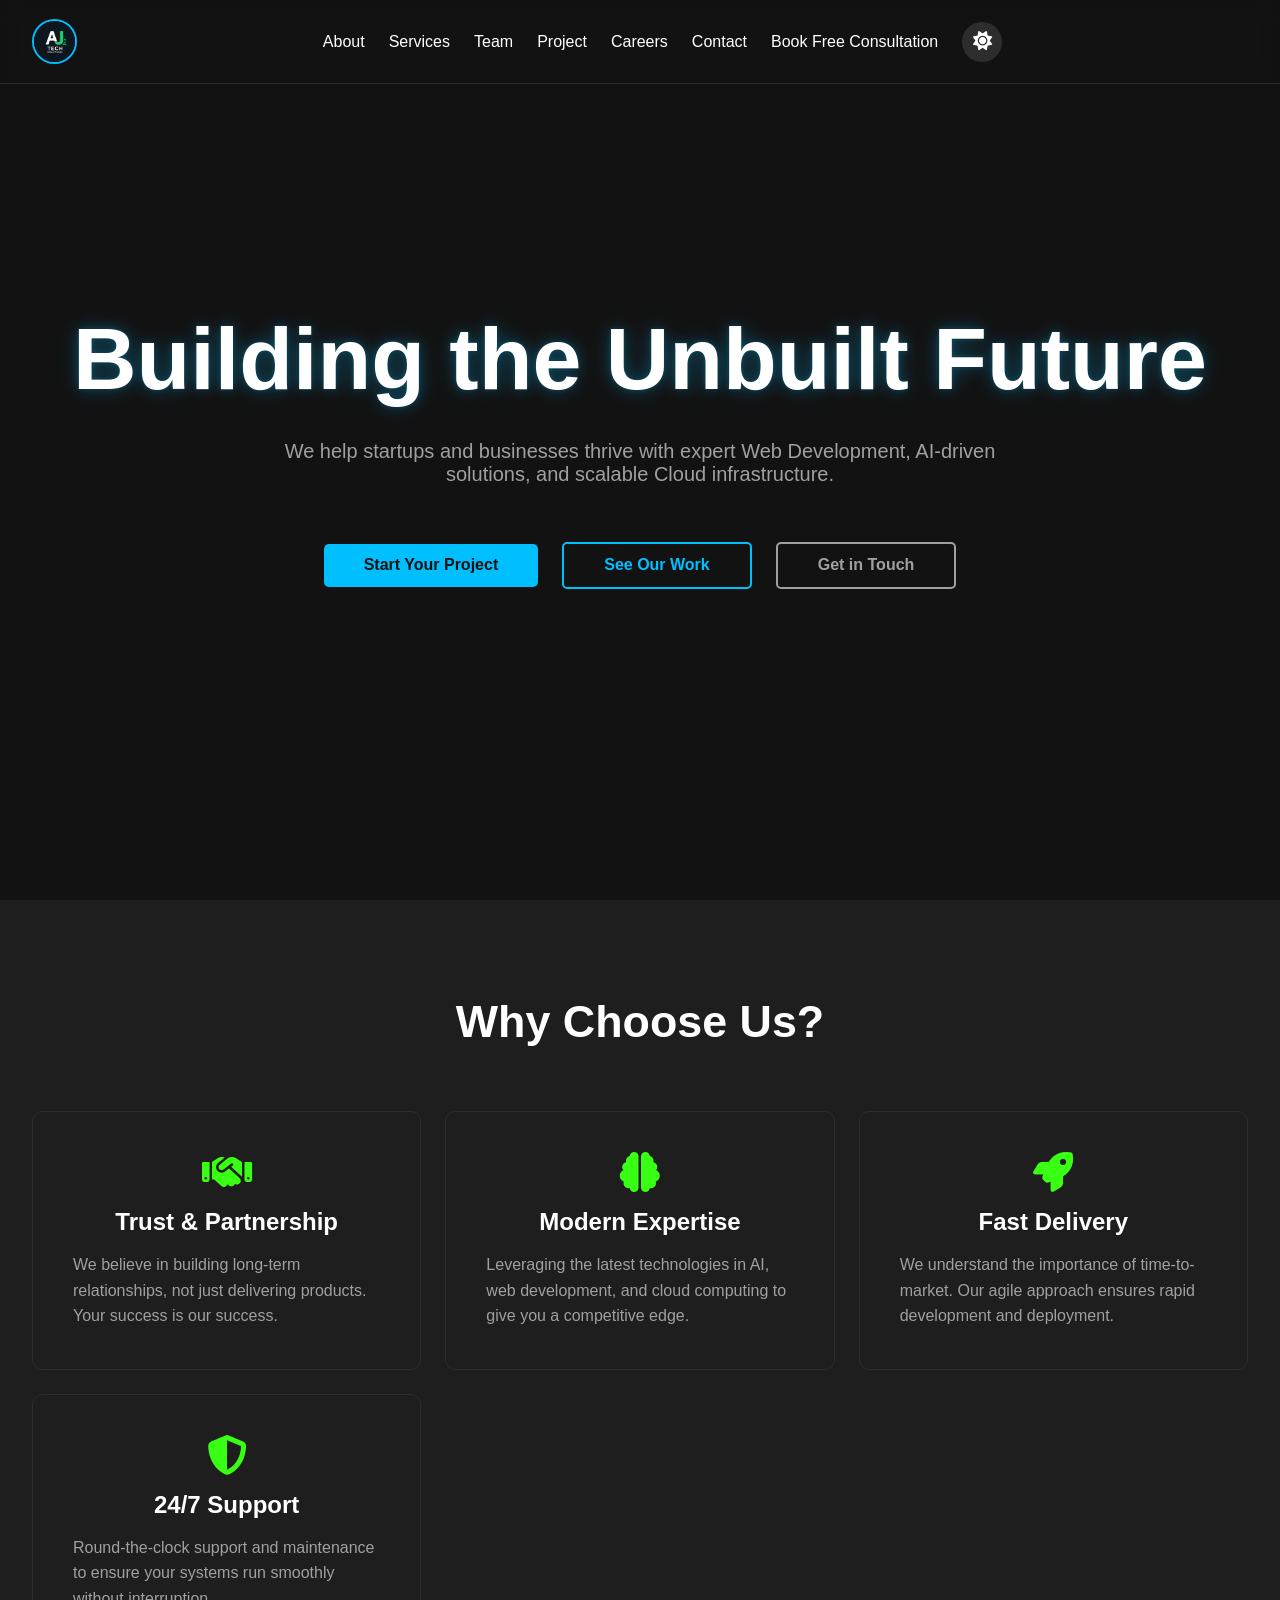
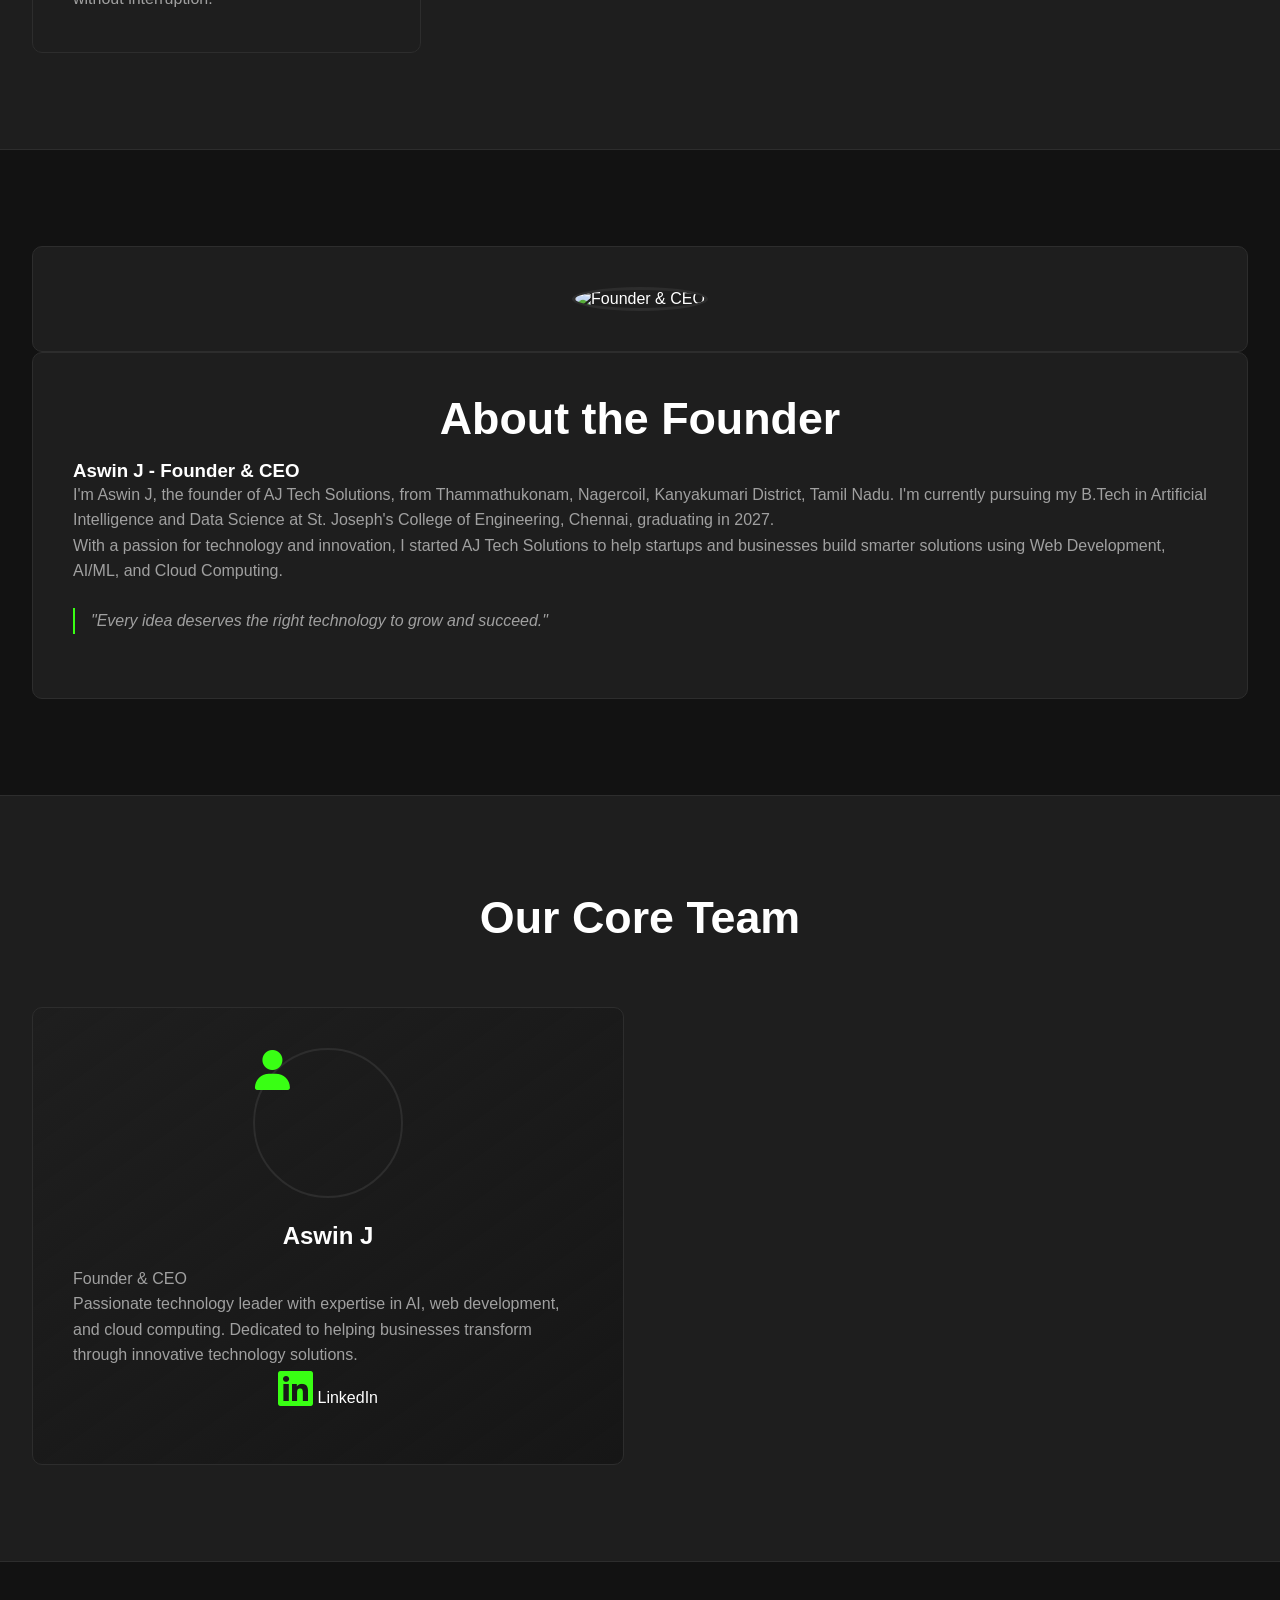
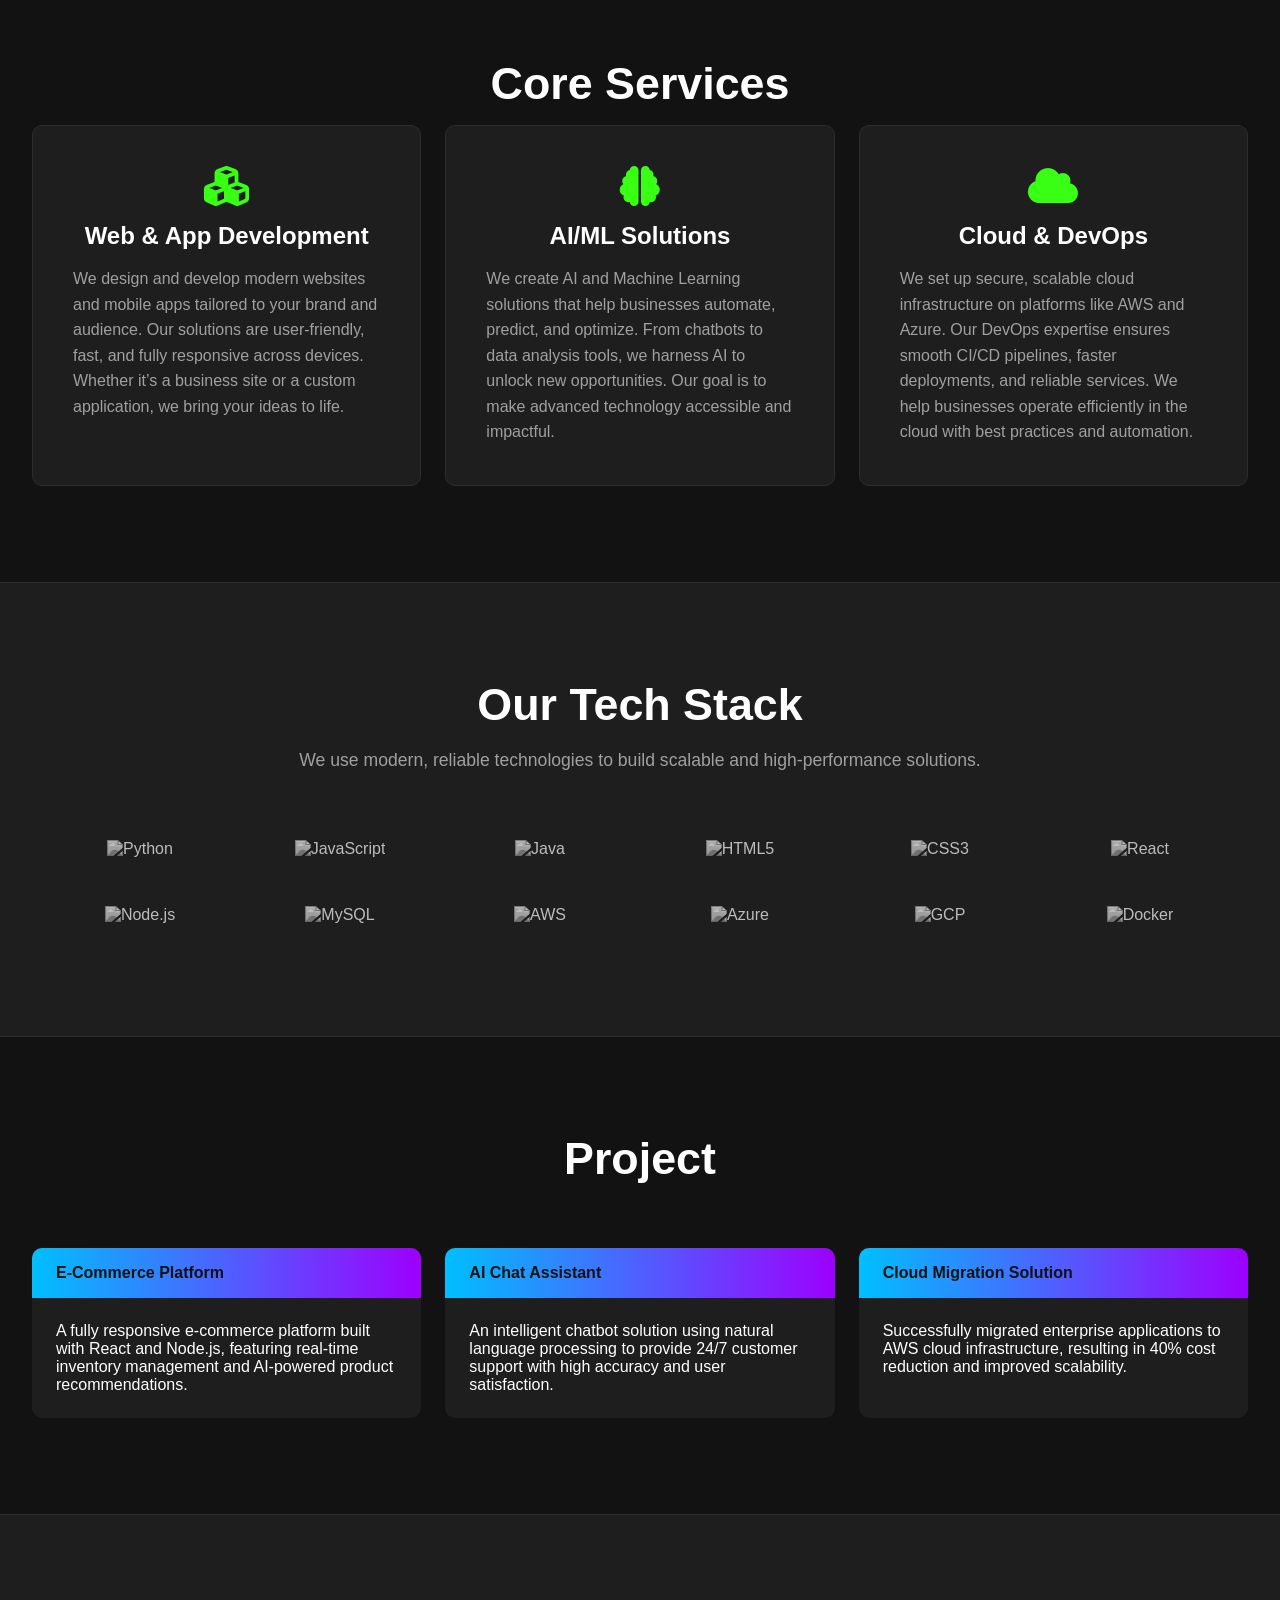
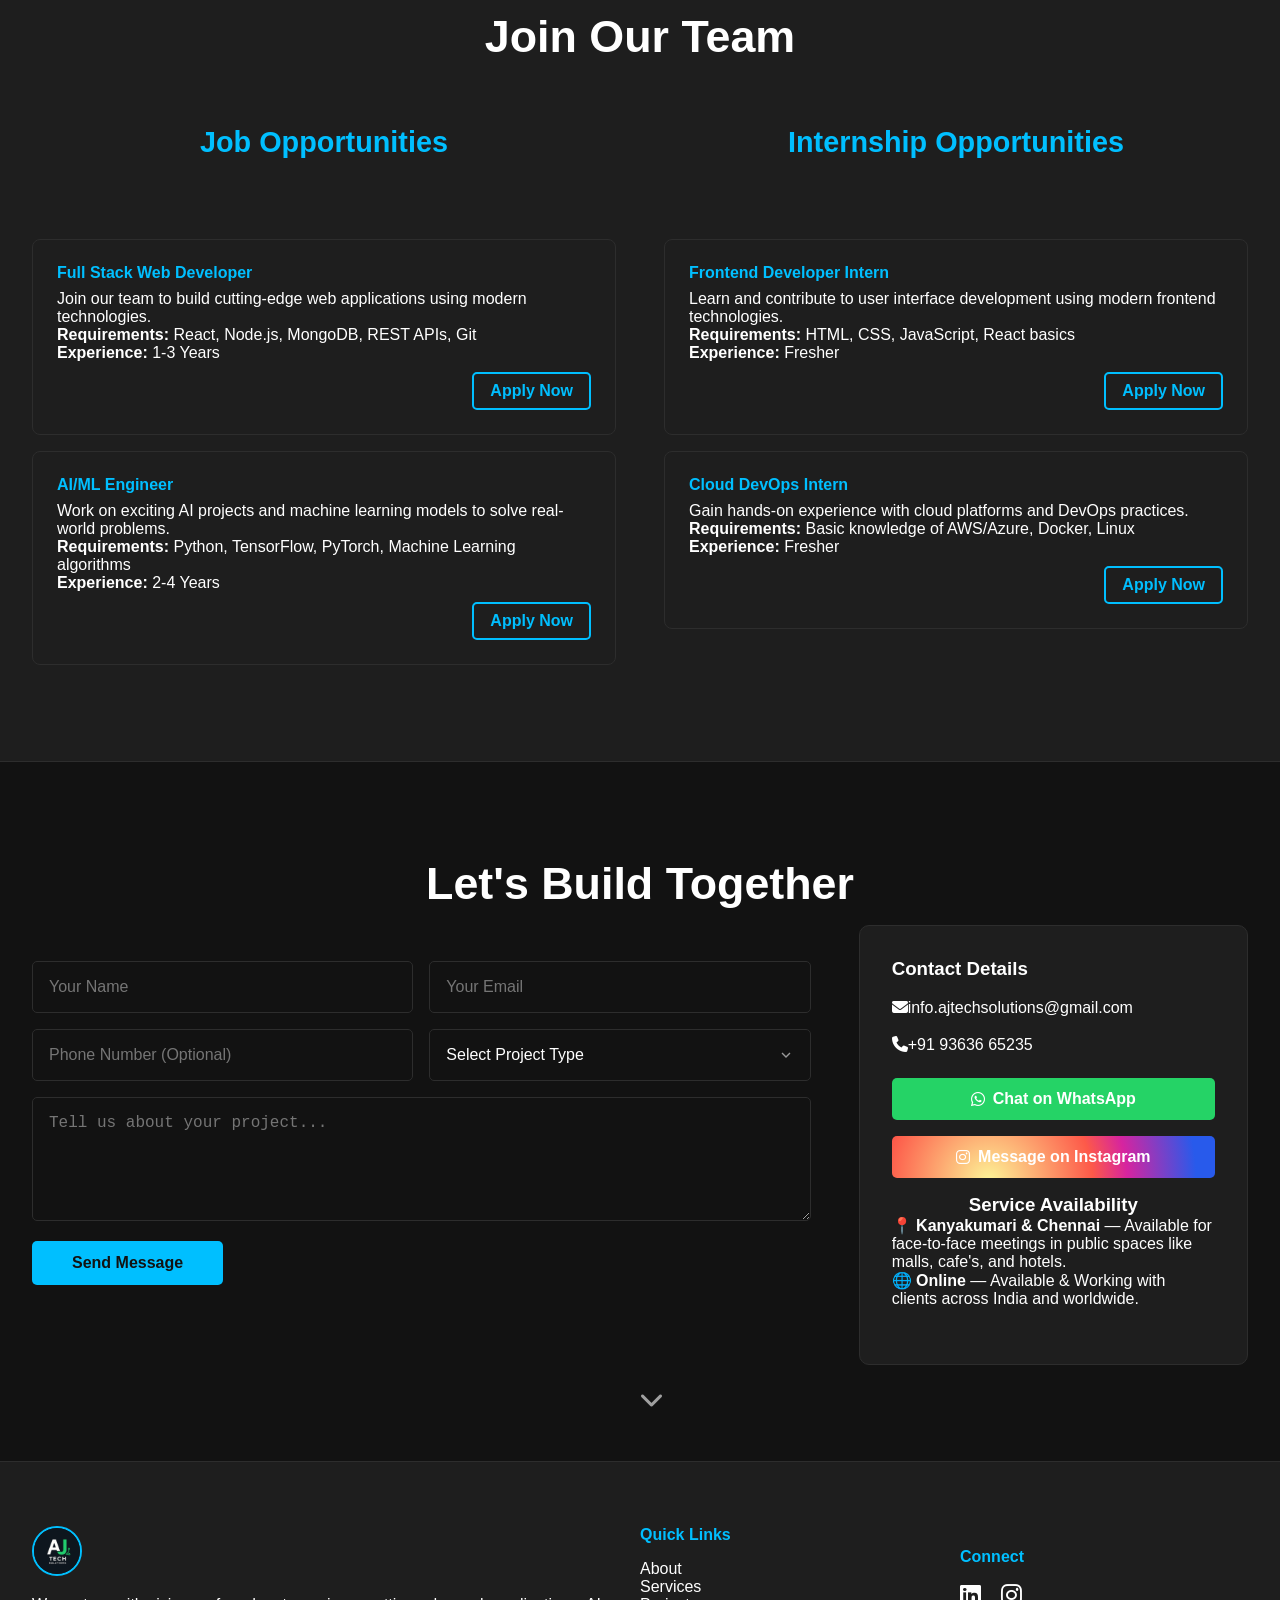
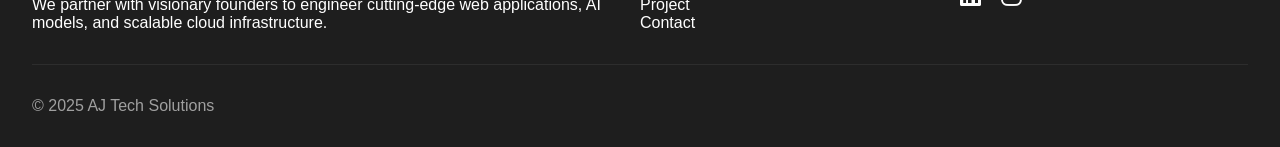
==== index.html @ 8f23aa9d "Change Core Team layout to 2x2 grid" ====
<!DOCTYPE html>
<html lang="en">
<head>
    <meta charset="UTF-8">
    <meta name="viewport" content="width=device-width, initial-scale=1.0">

    <!-- SEO Meta Tags -->
    <title>AJ Tech Solutions | Web, AI, & Cloud Solutions</title>
    <meta name="description" content="AJ Tech Solutions builds cutting-edge web applications, AI models, and scalable cloud infrastructure for startups and businesses worldwide.">
    <meta name="author" content="AJ Tech Solutions">
    <link rel="icon" type="image/png" href="assets/favicon.png"> <!-- Correct Path -->

    <!-- Fonts, Icons, and External Libraries -->
    <link rel="preconnect" href="https://fonts.googleapis.com">
    <link rel="preconnect" href="https://fonts.gstatic.com" crossorigin>
    <link href="https://fonts.googleapis.com/css2?family=Manrope:wght@200;300;400;500;600;700;800&display=swap" rel="stylesheet">
    <link rel="stylesheet" href="https://cdnjs.cloudflare.com/ajax/libs/font-awesome/6.5.2/css/all.min.css">
    <script src="https://widget.cloudinary.com/v2.0/global/all.js" type="text/javascript"></script>

    <!-- Your Main Stylesheet -->
    <link rel="stylesheet" id="theme-stylesheet" href="style.css?v=1.3">
</head>
<body>
    <!-- Floating Admin Toolbar (Visible only when logged in) -->
    <div id="admin-toolbar" class="admin-controls" style="display: none; position: fixed; top: 0; left: 0; width: 100%; background: #111; color: #fff; z-index: 9999; padding: 10px 20px; align-items: center; justify-content: space-between; border-bottom: 2px solid #00BFFF; box-shadow: 0 4px 10px rgba(0,0,0,0.5);">
        <div style="font-weight: bold; color: #00BFFF;">🔧 Admin Dashboard Active</div>
        <div style="display: flex; gap: 15px; align-items: center;">
            <div id="admin-ui-toggle-container">
                <label for="ui-version-select" style="font-size: 0.9rem; margin-right: 5px;">UI Version:</label>
                <select id="ui-version-select" style="background: #222; color: #fff; border: 1px solid #444; padding: 5px; border-radius: 4px;">
                    <option value="v1">Version 1 (Classic)</option>
                    <option value="v2">Version 2 (Modern Premium)</option>
                </select>
                <button id="admin-ui-save-btn" style="background: #00BFFF; color: #000; border: none; padding: 5px 15px; border-radius: 4px; cursor: pointer; font-weight: bold; margin-left: 10px;">Save Theme</button>
            </div>
            <button id="admin-logout-top-btn" style="background: #FF3B30; color: white; border: none; padding: 5px 15px; border-radius: 4px; cursor: pointer; font-weight: bold;">Logout</button>
        </div>
    </div>

    <div class="cursor-dot"></div>
    <div class="cursor-outline"></div>
    <div id="particles-js"></div>

    
    <!-- Header -->
    <header class="navbar">
        <div class="nav-container">
            <a href="#hero" class="nav-logo"><img src="assets/logo.png" alt="AJ Tech Solutions Logo"></a>
            <nav class="nav-menu">
                <ul>
                    <li><a href="#about" class="nav-link">About</a></li>
                    <li><a href="#services" class="nav-link">Services</a></li>
                    <li><a href="#team" class="nav-link">Team</a></li>
                    <li><a href="#project" class="nav-link">Project</a></li>
                    <li><a href="#careers" class="nav-link">Careers</a></li>
                    <li><a href="#contact" class="nav-link cta-contact">Contact</a></li>
                    <li><button id="book-consultation-btn-nav" class="nav-link cta-book">Book Free Consultation</button></li>
                    <li><button id="theme-toggle" class="theme-toggle" aria-label="Toggle Dark/Light Mode">
                        <i class="fas fa-sun"></i>
                    </button></li>
                </ul>
            </nav>
            <div class="hamburger"><span class="bar"></span><span class="bar"></span><span class="bar"></span></div>
        </div>
    </header>

    <main>
        <!-- Hero Section -->
        <section id="hero">
            <div class="hero-content">
                <h1 class="hero-headline">Building the Unbuilt Future</h1>
                <p class="hero-subheadline">We help startups and businesses thrive with expert Web Development, AI-driven solutions, and scalable Cloud infrastructure.</p>
                <div class="hero-cta-group">
                    <a href="#contact" class="cta-button primary">Start Your Project</a>
                    <a href="#project" class="cta-button secondary">See Our Work</a>
                    <a href="#contact" class="cta-button tertiary">Get in Touch</a>
                </div>
            </div>
            <a href="#about" class="scroll-down-indicator" aria-label="Scroll down"><i class="fa-solid fa-chevron-down"></i></a>
        </section>

        <!-- About Section -->
        <section id="about" class="content-section">
            <div class="container animate-on-scroll">
                <div class="section-title-wrapper">
                    <h2 class="section-title">Why Choose Us?</h2>
                    <button id="add-why-us-btn" class="admin-button" title="Add New Reason" style="display: none;">+</button>
                </div>
                <div id="why-choose-us-grid" class="interactive-grid"></div>
            </div>
        </section>
        
        <!-- Founder Section -->
        <section id="founder" class="content-section">
            <div class="container">
                <div class="founder-section" style="position: relative;">
                    <div class="admin-controls" style="position: absolute; top: 10px; right: 10px; z-index: 10; display: none;">
                        <button id="edit-founder-btn" class="edit-btn"><i class="fas fa-edit"></i> Edit</button>
                    </div>
                    <div class="interactive-box founder-image-container tilt-element animate-on-scroll" data-delay="0">
                        <img id="founder-photo-el" src="assets/founder-photo.jpg" alt="Founder & CEO" class="founder-photo">
                    </div>
                    <div class="interactive-box founder-bio tilt-element animate-on-scroll" data-delay="200">
                        <h2 class="section-title">About the Founder</h2>
                        <h3 id="founder-title-el">Aswin J - Founder & CEO</h3>
                        <p id="founder-p1-el">I'm Aswin J, the founder of AJ Tech Solutions, from Thammathukonam, Nagercoil, Kanyakumari District, Tamil Nadu. I'm currently pursuing my B.Tech in Artificial Intelligence and Data Science at St. Joseph's College of Engineering, Chennai, graduating in 2027.</p>
                        <p id="founder-p2-el">With a passion for technology and innovation, I started AJ Tech Solutions to help startups and businesses build smarter solutions using Web Development, AI/ML, and Cloud Computing.</p>
                        <blockquote class="founder-quote" id="founder-quote-el">"Every idea deserves the right technology to grow and succeed."</blockquote>
                    </div>
                </div>
            </div>
        </section>
        
        <!-- Team Section -->
        <section id="team" class="content-section">
            <div class="container">
                <div class="section-title-wrapper"><h2 class="section-title">Our Core Team</h2><button id="add-member-btn" class="admin-button" title="Add New Team Member" style="display: none;">+</button></div>
                <div id="team-grid" class="team-grid-layout"></div>
            </div>
        </section>

        <!-- Services Section -->
        <section id="services" class="content-section">
            <div class="container">
                <h2 class="section-title animate-on-scroll">Core Services</h2>
                <div class="interactive-grid">
                    <div class="interactive-box tilt-element animate-on-scroll"><i class="fas fa-cubes"></i><h4>Web & App Development</h4><p>We design and develop modern websites and mobile apps tailored to your brand and audience. Our solutions are user-friendly, fast, and fully responsive across devices. Whether it’s a business site or a custom application, we bring your ideas to life.</p></div>
                    <div class="interactive-box tilt-element animate-on-scroll" data-delay="100"><i class="fas fa-brain"></i><h4>AI/ML Solutions</h4><p>We create AI and Machine Learning solutions that help businesses automate, predict, and optimize. From chatbots to data analysis tools, we harness AI to unlock new opportunities. Our goal is to make advanced technology accessible and impactful.</p></div>
                    <div class="interactive-box tilt-element animate-on-scroll" data-delay="200"><i class="fas fa-cloud"></i><h4>Cloud & DevOps</h4><p>We set up secure, scalable cloud infrastructure on platforms like AWS and Azure. Our DevOps expertise ensures smooth CI/CD pipelines, faster deployments, and reliable services. We help businesses operate efficiently in the cloud with best practices and automation.</p></div>
                </div>
            </div>
        </section>
        
        <!-- Tech Stack Section -->
        <section id="tech-stack" class="content-section">
            <div class="container">
                <h2 class="section-title animate-on-scroll">Our Tech Stack</h2>
                <p class="section-subtitle animate-on-scroll">We use modern, reliable technologies to build scalable and high-performance solutions.</p>
                <div class="tech-stack-grid animate-on-scroll" data-delay="200">
                    <!-- First Row -->
                    <div class="tech-item"><img src="https://cdn.jsdelivr.net/gh/devicons/devicon/icons/python/python-original.svg" alt="Python"><span>Python</span></div>
                    <div class="tech-item"><img src="https://cdn.jsdelivr.net/gh/devicons/devicon/icons/javascript/javascript-original.svg" alt="JavaScript"><span>JavaScript</span></div>
                    <div class="tech-item"><img src="https://cdn.jsdelivr.net/gh/devicons/devicon/icons/java/java-original.svg" alt="Java"><span>Java</span></div>
                    <div class="tech-item"><img src="https://cdn.jsdelivr.net/gh/devicons/devicon/icons/html5/html5-original.svg" alt="HTML5"><span>HTML5</span></div>
                    <div class="tech-item"><img src="https://cdn.jsdelivr.net/gh/devicons/devicon/icons/css3/css3-original.svg" alt="CSS3"><span>CSS3</span></div>
                    <div class="tech-item"><img src="https://cdn.jsdelivr.net/gh/devicons/devicon/icons/react/react-original.svg" alt="React"><span>React</span></div>
                    
                    <!-- Second Row -->
                    <div class="tech-item"><img src="https://cdn.jsdelivr.net/gh/devicons/devicon/icons/nodejs/nodejs-original.svg" alt="Node.js"><span>Node.js</span></div>
                    <div class="tech-item"><img src="https://cdn.jsdelivr.net/gh/devicons/devicon/icons/mysql/mysql-original.svg" alt="MySQL"><span>MySQL</span></div>
                    <div class="tech-item"><img src="https://cdn.jsdelivr.net/gh/devicons/devicon/icons/amazonwebservices/amazonwebservices-plain-wordmark.svg" alt="AWS"><span>AWS</span></div>
                    <div class="tech-item"><img src="https://cdn.jsdelivr.net/gh/devicons/devicon/icons/azure/azure-original.svg" alt="Azure"><span>Azure</span></div>
                    <div class="tech-item"><img src="https://cdn.jsdelivr.net/gh/devicons/devicon/icons/googlecloud/googlecloud-original.svg" alt="GCP"><span>Google Cloud</span></div>
                    <div class="tech-item"><img src="https://cdn.jsdelivr.net/gh/devicons/devicon/icons/docker/docker-original.svg" alt="Docker"><span>Docker</span></div>
                </div>
            </div>
        </section>

        <!-- Project Section -->
        <section id="project" class="content-section">
            <div class="container">
                <div class="section-title-wrapper"><h2 class="section-title animate-on-scroll">Project</h2><button id="add-project-btn" class="admin-button" title="Add New Project" style="display: none;">+</button></div>
                <div id="project-grid" class="interactive-grid"></div>
            </div>
        </section>
        
        <!-- Careers Section -->
        <section id="careers" class="content-section">
            <div class="container">
                <h2 class="section-title animate-on-scroll">Join Our Team</h2>
                <div class="careers-container">
                    <div class="career-category">
                        <div class="section-title-wrapper"><h3 class="subsection-title">Job Opportunities</h3><button class="admin-button add-career-btn" data-category="Job" style="display: none;">+</button></div>
                        <div id="job-listings" class="career-list"></div>
                    </div>
                    <div class="career-category">
                        <div class="section-title-wrapper"><h3 class="subsection-title">Internship Opportunities</h3><button class="admin-button add-career-btn" data-category="Internship" style="display: none;">+</button></div>
                        <div id="internship-listings" class="career-list"></div>
                    </div>
                </div>
            </div>
        </section>

        <!-- Contact Section -->
        <section id="contact" class="content-section">
            <div class="container">
                <h2 class="section-title animate-on-scroll">Let's Build Together</h2>
                <div class="contact-grid">
                    <form id="contact-form" class="contact-form animate-on-scroll" data-delay="200">
                        <div class="form-feedback"></div>
                        <div class="form-row"><input type="text" name="name" placeholder="Your Name" required><input type="email" name="email" placeholder="Your Email" required></div>
                        <div class="form-row"><input type="tel" name="phone" placeholder="Phone Number (Optional)"><select name="project-type" required><option value="" disabled selected>Select Project Type</option><option>Web Development</option><option>AI/ML Solution</option><option>Cloud & DevOps</option><option>Other</option></select></div>
                        <textarea name="message" rows="5" placeholder="Tell us about your project..." required></textarea>
                        <button type="submit" class="cta-button primary">Send Message</button>
                    </form>
                    <div class="contact-info-block animate-on-scroll" data-delay="400">
                        <h3>Contact Details</h3>
                        <ul>
                            <li><a href="mailto:info.ajtechsolutions@gmail.com"><i class="fas fa-envelope"></i><span>info.ajtechsolutions@gmail.com</span></a></li>
                            <li><a href="tel:+919363665235"><i class="fas fa-phone"></i><span>+91 93636 65235</span></a></li>
                        </ul>
                        <div class="social-contact">
                            <a href="https://wa.me/919363665235" target="_blank" class="social-button whatsapp"><i class="fab fa-whatsapp"></i> Chat on WhatsApp</a>
                            <a href="https://www.instagram.com/aj.tech.solutions?igsh=amoxcTR3MW9lZWYy" target="_blank" class="social-button instagram"><i class="fab fa-instagram"></i> Message on Instagram</a>
                            <div class="service-availability-card">
                                <center><h3>Service Availability</h3> </center>
                                <p>📍 <strong>Kanyakumari & Chennai</strong> — Available for face-to-face meetings in public spaces like malls, cafe's, and hotels.</p>
                                <p>🌐 <strong>Online</strong> — Available & Working with clients across India and worldwide.</p>
                            </div>

                        </div>
                    </div>
                </div>
            </div>
        </section>
    </main>

    <!-- Footer -->
    <footer class="footer">
        <div class="container">
            <div class="footer-grid">
                <div class="footer-about">
                    <img src="assets/logo.png" alt="AJ Tech Solutions Logo" class="footer-logo">
                    <p>We partner with visionary founders to engineer cutting-edge web applications, AI models, and scalable cloud infrastructure.</p>
                </div>
                <div class="footer-links">
                    <h4>Quick Links</h4>
                    <ul><li><a href="#about">About</a></li><li><a href="#services">Services</a></li><li><a href="#project">Project</a></li><li><a href="#contact">Contact</a></li></ul>
                </div>
                <div class="footer-social">
                    <h4>Connect</h4>
                    <a href="https://www.linkedin.com/company/aj-techsolutions/" target="_blank" aria-label="LinkedIn"><i class="fab fa-linkedin"></i></a>
                    <a href="https://www.instagram.com/aj.tech.solutions?igsh=amoxcTR3MW9lZWYy" target="_blank" aria-label="Instagram"><i class="fab fa-instagram"></i></a>
                </div>
            </div>
            <div class="footer-bottom-bar">
                <p class="footer-copyright">© 2025 AJ Tech Solutions</p>
                <!-- Admin login moved to secret URL /admin/login -->
            </div>
        </div>
    </footer>
    
    <!-- All Modals are placed here -->
    <div id="modal-backdrop" class="modal-backdrop">
        <!-- Founder Modal -->
        <div id="founder-modal" class="modal">
            <div class="modal-content">
                <button class="close-modal-btn">x</button>
                <h2>Edit Founder Info</h2>
                <form id="founder-form">
                    <div class="form-feedback"></div>
                    <label for="founder-title">Name & Title</label><input type="text" id="founder-title" required>
                    <label for="founder-p1">Paragraph 1</label><textarea id="founder-p1" rows="4" required></textarea>
                    <label for="founder-p2">Paragraph 2</label><textarea id="founder-p2" rows="4" required></textarea>
                    <label for="founder-quote">Quote</label><input type="text" id="founder-quote" required>
                    <label for="founder-photo-url">Photo URL</label><input type="url" id="founder-photo-url">
                    <button type="submit">Save Founder Info</button>
                </form>
            </div>
        </div>

        <div class="modal" id="login-modal">
            <button class="close-modal-btn">×</button>
            <h3>Admin Login</h3>
            <form id="login-form">
                <div class="form-feedback"></div>
                <input type="email" id="login-email" placeholder="Username / Email" required>
                <input type="password" id="login-password" placeholder="Password" required>
                <button type="submit">Login</button>
            </form>
            <a href="#" id="forgot-password-link">Forgot Password?</a>
        </div>
        
        <div class="modal" id="forgot-password-modal">
            <button class="close-modal-btn">×</button>
            <h3>Reset Password</h3>
            <form id="forgot-password-form">
                <div class="form-feedback"></div>
                <p>Enter your admin email to receive a password reset link.</p>
                <input type="email" id="reset-email" placeholder="Admin Email" required>
                <button type="submit">Send Reset Link</button>
            </form>
        </div>
        
        <div class="modal" id="consultation-modal">
            <button class="close-modal-btn">×</button>
            <h3>Book Free Consultation</h3>
            <form id="consultation-form">
                <div class="form-feedback"></div>
                <input type="text" name="name" placeholder="Name" required>
                <input type="email" name="email" placeholder="Email" required>
                <input type="tel" name="phone" placeholder="Phone Number (Optional)">
                <select name="Project Type" required><option value="" disabled selected>Select Project Type</option><option>Web Development</option><option>AI/ML Solution</option><option>Cloud & DevOps</option><option>Other</option></select>
                <input type="text" name="Preferred Date & Time" placeholder="Preferred Date & Time">
                <textarea name="Message / Requirements" rows="3" placeholder="Message / Requirements"></textarea>
                <button type="submit">Submit Request</button>
            </form>
        </div>
        
        <div class="modal" id="team-modal">
             <button class="close-modal-btn">×</button>
            <h3 id="team-modal-title">Add Team Member</h3>
            <form id="team-form">
                <div class="form-feedback"></div><input type="hidden" id="member-id">
                <label for="member-name">Name</label><input type="text" id="member-name" required>
                <label for="member-role">Role / Position</label><input type="text" id="member-role" required>
                <label for="member-order">Order Number</label><input type="number" id="member-order" value="0" placeholder="0 (Lowest appears first)" required>
                <label for="member-linkedin">LinkedIn URL</label><input type="url" id="member-linkedin">
                <label for="member-bio">Short Bio</label><textarea id="member-bio" rows="4" required></textarea>
                <label for="member-photo-url">Profile Photo URL</label><input type="url" id="member-photo-url">
                <button type="submit">Save Member</button>
            </form>
        </div>
        
        <div class="modal" id="career-modal">
             <button class="close-modal-btn">×</button>
            <h3 id="career-modal-title">Add Job Opening</h3>
            <form id="career-form">
                 <div class="form-feedback"></div><input type="hidden" id="career-id"><input type="hidden" id="career-category">
                <label for="career-title">Position Title</label><input type="text" id="career-title" required>
                <label for="career-experience">Experience</label><input type="text" id="career-experience">
                <label for="career-description">Short Description</label><textarea id="career-description" rows="3" required></textarea>
                <label for="career-requirements">Requirements</label><textarea id="career-requirements" rows="3" required></textarea>
                <button type="submit">Save Posting</button>
            </form>
        </div>

        <div class="modal" id="project-modal">
             <button class="close-modal-btn">×</button>
            <h3 id="project-modal-title">Add Project</h3>
            <form id="project-form">
                <div class="form-feedback"></div><input type="hidden" id="project-id">
                <label for="project-title">Project Title</label><input type="text" id="project-title" required>
                <label for="project-image-url">Image URL</label><input type="url" id="project-image-url">
                <label for="project-link">Project Link (Optional)</label><input type="url" id="project-link">
                <label for="project-description">Description</label><textarea id="project-description" rows="4" required></textarea>
                <button type="submit">Save Project</button>
            </form>
        </div>

         <div class="modal" id="why-us-modal">
             <button class="close-modal-btn">×</button>
            <h3 id="why-us-modal-title">Add Reason</h3>
            <form id="why-us-form">
                 <div class="form-feedback"></div><input type="hidden" id="why-us-id">
                <label for="why-us-title">Title</label><input type="text" id="why-us-title" required>
                <label for="why-us-icon">Font Awesome Icon Class</label><input type="text" id="why-us-icon" placeholder="e.g., fas fa-handshake" required>
                <label for="why-us-description">Description</label><textarea id="why-us-description" rows="3" required></textarea>
                <label for="why-us-order">Order</label><input type="number" id="why-us-order" required>
                <button type="submit">Save Reason</button>
            </form>
        </div>

        <div id="application-modal" class="modal">
            <button class="close-modal-btn">×</button>
            <h3>Apply Now</h3>
            <form id="application-form" method="POST" enctype="multipart/form-data">
                <div class="form-feedback"></div>
                <input type="text" name="fullName" placeholder="Full Name" required>
                <input type="email" name="email" placeholder="Email Address" required>
                <input type="tel" name="phone" placeholder="Phone Number (Optional)">
                <input type="text" id="applying-for" name="position" readonly>
                <label for="motivation">Short Motivation</label>
                <textarea id="motivation" name="motivation" rows="4" placeholder="Why are you interested in this role?" required></textarea>
                <div class="file-upload-container">
                    <label for="resume">Resume/CV (PDF, DOC, DOCX)</label>
                    <input type="file" id="resume" name="resume" accept=".pdf,.doc,.docx" required>
                    <small>Maximum file size: 5MB</small>
                </div>
                <button type="submit">Submit Application</button>
            </form>
        </div>

    </div>
    
    <a href="#hero" id="back-to-top" class="back-to-top" aria-label="Back to top"><i class="fas fa-arrow-up"></i></a>
    
    <!-- External Libraries (Legacy Scripts) -->
    <script src="https://cdn.jsdelivr.net/npm/particles.js@2.0.0/particles.min.js"></script>
    <script src="https://cdnjs.cloudflare.com/ajax/libs/vanilla-tilt/1.8.1/vanilla-tilt.min.js"></script>
    
    <!-- Configuration Scripts -->
    <script src="js/cloudinary-config.js"></script>
    <script src="js/apps-script-config.js"></script>
    <script src="js/firebase-config.js"></script>
    
    <!-- Firebase SDKs -->
    <script src="https://www.gstatic.com/firebasejs/8.10.1/firebase-app.js"></script>
    <script src="https://www.gstatic.com/firebasejs/8.10.1/firebase-auth.js"></script>
    <script src="https://www.gstatic.com/firebasejs/8.10.1/firebase-firestore.js"></script>
    
    <!-- Main Application Script -->
    <script src="js/script.js?v=1.5"></script>
</body>
</html>
---- style.css ----
/* --- Root Variables --- */
:root {
    /* Light theme variables */
    --light-bg-dark: #ffffff;
    --light-bg-secondary: #f5f5dc;
    --light-bg-tertiary: #f0f0f0;
    --light-text-light: #333333;
    --light-text-mid: #666666;
    --light-card-color: #ffffff;
    --light-border-color: rgba(0, 191, 255, 0.3);
    
    /* Dark theme variables (current theme) */
    --dark-bg-dark: #121212;
    --dark-bg-secondary: #1E1E1E;
    --dark-bg-tertiary: #2D2D2D;
    --dark-text-light: #FFFFFF;
    --dark-text-mid: #A0A0A0;
    --dark-card-color: #1E1E1E;
    --dark-border-color: #2D2D2D;
    
    /* Default to dark theme */
    --bg-dark: var(--dark-bg-dark);
    --bg-secondary: var(--dark-bg-secondary);
    --bg-tertiary: var(--dark-bg-tertiary);
    --text-light: var(--dark-text-light);
    --text-mid: var(--dark-text-mid);
    --card-color: var(--dark-card-color);
    --border-color: var(--dark-border-color);
    
    /* Colors that stay consistent */
    --primary-blue: #00BFFF;
    --primary-green: #39FF14;
    --primary-purple: #9D00FF;
    --border-glow: rgba(0, 191, 255, 0.2);
    --error-color: #FF4136;
    --success-color: var(--primary-green);
    --font-heading: 'Orbitron', sans-serif;
    --font-body: 'Rajdhani', sans-serif;
}

/* Light theme class */
body.light-theme {
    --bg-dark: var(--light-bg-dark);
    --bg-secondary: var(--light-bg-secondary);
    --bg-tertiary: var(--light-bg-tertiary);
    --text-light: var(--light-text-light);
    --text-mid: var(--light-text-mid);
    --card-color: var(--light-card-color);
    --border-color: var(--light-border-color);
}

/* --- Global Styles --- */
* { margin: 0; padding: 0; box-sizing: border-box; }
html { scroll-behavior: smooth; }
body { 
    font-family: 'Space Grotesk', sans-serif; 
    background-color: var(--bg-dark);
    color: var(--text-light); 
    cursor: default;
    overflow-x: hidden; 
    width: 100%;
    max-width: 100%;
    margin: 0;
    padding: 0;
}

/* Container styles for consistent layout */
.container {
    width: 100%;
    max-width: 1400px;
    margin: 0 auto;
    padding: 0 2rem;
    position: relative;
}

/* Content section with proper padding */
.content-section { 
    padding: 6rem 0; 
    position: relative; 
    border-bottom: 1px solid var(--border-color);
    width: 100%;
    max-width: 100%;
    overflow: hidden;
}

/* Remove custom cursor styles */
.cursor-dot, .cursor-outline { 
    display: none; 
}

/* Update link and button cursors */
a, button { 
    cursor: pointer;  /* Changed to normal pointer */
    text-decoration: none; 
    border: none; 
    background: none; 
    color: inherit; 
    font-family: inherit; 
    font-size: inherit; 
}

/* Add alternating section backgrounds */
.content-section:nth-child(even) {
    background-color: var(--bg-secondary);
}

/* Update navbar background */
.navbar {
    background: rgba(18, 18, 18, 0.95);
    border-bottom: 1px solid var(--border-color);
}

/* --- CORRECTED LAYERING & BACKGROUND --- */
#particles-js { position: fixed; width: 100%; height: 100%; top: 0; left: 0; z-index: 0; }
.navbar, main, footer { position: relative; z-index: 2; }

/* --- Navigation & Header --- */
.navbar { position: fixed; width: 100%; top: 0; left: 0; padding: 1.2rem 2rem; z-index: 1000; background: rgba(0, 0, 0, 0   ); backdrop-filter: blur(10px); }
.nav-container { max-width: 1400px; margin: 0 auto; display: flex; justify-content: space-between; align-items: center; }

/* Fix horizontal navigation */
.nav-menu ul { 
    list-style: none; 
    display: flex; 
    flex-direction: row;
    align-items: center; 
    gap: 1.5rem;
    margin: 0;
    padding: 0;
}

.nav-menu ul li {
    margin: 0;
    padding: 0;
}

/* Theme toggle button styles */
.theme-toggle {
    display: flex;
    align-items: center;
    justify-content: center;
    width: 40px;
    height: 40px;
    border-radius: 50%;
    background: var(--bg-tertiary);
    color: var(--text-light);
    font-size: 1.2rem;
    cursor: pointer;
    transition: all 0.3s ease;
}

.theme-toggle:hover {
    background: var(--primary-blue);
    color: var(--bg-dark);
}

/* Logo styling - circular version */
.nav-logo { 
    position: relative;
    display: flex;
    align-items: center;
}

.nav-logo img { 
    max-height: 45px;
    width: 45px;
    object-fit: cover;
    border-radius: 50%;
    border: 2px solid var(--primary-blue);
    transition: all 0.3s ease;
}

/* Logo hover effect */
.nav-logo img:hover {
    transform: scale(1.1);
    box-shadow: 0 0 10px var(--border-glow);
}

/* Footer logo as circle too */
.footer-logo {
    max-height: 50px;
    width: 50px;
    border-radius: 50%;
    border: 2px solid var(--primary-blue);
    margin-bottom: 1rem;
    object-fit: cover;
}

/* Light theme version */
body.light-theme .nav-logo img,
body.light-theme .footer-logo {
    border-color: var(--primary-blue);
    box-shadow: 0 2px 8px rgba(0, 0, 0, 0.1);
}

/* --- Hero Section --- */
.content-section { padding: 6rem 0; position: relative; border-bottom: 1px solid var(--border-color); }
#hero { min-height: 100vh; display: flex; align-items: center; justify-content: center; text-align: center; border: none; }
.hero-headline { font-family: var(--font-heading); font-size: clamp(3rem, 7vw, 5.5rem); line-height: 1.1; text-shadow: 0 0 5px var(--border-glow), 0 0 15px var(--border-glow), 0 0 25px var(--border-glow); margin-bottom: 2rem; }
.hero-subheadline { font-family: var(--font-body); font-size: 1.25rem; color: var(--text-mid); margin: 0 auto 3.5rem; max-width: 750px; }
.hero-cta-group { display: flex; justify-content: center; align-items: center; gap: 1.5rem; flex-wrap: wrap; }
.cta-button { font-family: var(--font-body); font-weight: 600; padding: 0.8rem 2.5rem; border-radius: 5px; }
.cta-button.primary { background-color: var(--primary-blue); color: var(--bg-dark); }
.cta-button.primary:hover { transform: scale(1.05); box-shadow: 0 5px 25px var(--border-glow); }
.cta-button.secondary { background-color: transparent; color: var(--primary-blue); border: 2px solid var(--primary-blue); }
.cta-button.secondary:hover { transform: scale(1.05); background-color: var(--primary-blue); color: var(--bg-dark); box-shadow: 0 0 20px var(--border-glow); }
.cta-button.tertiary { background-color: transparent; color: var(--text-mid); border: 2px solid var(--text-mid); }
.cta-button.tertiary:hover { color: var(--text-light); border-color: var(--text-light); transform: scale(1.05); }
.scroll-down-indicator { position: absolute; bottom: 3rem; left: 50%; color: var(--text-mid); font-size: 1.5rem; animation: bounce 2s infinite; }
@keyframes bounce { 0%,20%,50%,80%,100%{transform:translate(-50%,0)}40%{transform:translate(-50%,-15px)}60%{transform:translate(-50%,-8px)} }

/* --- General Content Styles --- */
.section-title { font-family: var(--font-heading); font-size: clamp(2rem, 5vw, 2.8rem); text-align: center; margin-bottom: 1rem; }
.section-subtitle { max-width: 800px; margin: 0 auto 3rem; text-align: center; color: var(--text-mid); font-size: 1.1rem; line-height: 1.7; }
.subsection-title { font-family: var(--font-heading); text-align: center; color: var(--primary-blue); font-size: 1.8rem; margin: 3rem 0 2rem; }
.interactive-grid { display: grid; grid-template-columns: repeat(auto-fit, minmax(300px, 1fr)); gap: 1.5rem; }
.section-title-wrapper { display: flex; justify-content: center; align-items: center; gap: 1rem; margin-bottom: 3rem; }

/* --- Reusable Interactive Box --- */
.interactive-box { background-color: var(--bg-secondary); border: 1px solid var(--border-color); padding: 2.5rem; border-radius: 10px; text-align: center; position: relative; }
.interactive-box:hover { background-color: var(--bg-tertiary); transform: translateY(-5px); box-shadow: 0 5px 15px rgba(0, 0, 0, 0.2); }
.interactive-box i { font-size: 2.5rem; color: var(--primary-green); margin-bottom: 1rem; transition: all 0.3s ease; }
.interactive-box:hover i { transform: scale(1.1); text-shadow: 0 0 15px var(--primary-green); }
.interactive-box h4 { font-family: var(--font-heading); font-size: 1.5rem; margin-bottom: 1rem; }
.interactive-box p, .interactive-box li, .interactive-box blockquote { color: var(--text-mid); line-height: 1.6; text-align: left; }

/* --- Founder & Team Specifics --- */
.founder-content-wrapper { display: flex; gap: 3rem; align-items: center; }
.founder-photo { 
    width: 300px; 
    height: 300px; 
    border-radius: 50%; 
    object-fit: cover;
    object-position: center 30%;
    border: 3px solid var(--border-color);
    image-rendering: -webkit-optimize-contrast; /* Improves image clarity */
    image-rendering: crisp-edges;
    transition: transform 0.3s ease, box-shadow 0.3s ease, border-color 0.3s ease;
    cursor: pointer;
}

.founder-photo:hover {
    transform: scale(1.03);
    box-shadow: 0 0 20px var(--border-glow);
    border-color: var(--primary-blue);
}

.founder-photo:active {
    transform: scale(0.98);
}

.founder-bio { text-align: left; }
.founder-quote { font-style: italic; color: var(--primary-green); margin: 1.5rem 0; padding-left: 1rem; border-left: 2px solid var(--primary-green); }
.team-grid-layout { display: grid; grid-template-columns: 1fr; gap: 2rem; }
@media (min-width: 768px) {
    .team-grid-layout { grid-template-columns: repeat(2, 1fr); }
}
.team-card { width: 100%; background: linear-gradient(145deg, var(--card-color) 0%, hsla(0, 0%, 1%, 0.278) 100%); }

.team-photo, .team-photo-placeholder { 
    width: 150px; 
    height: 150px; 
    border-radius: 50%; 
    object-fit: cover;
    object-position: center 30%; 
    margin: 0 auto 1.5rem; 
    display: block; 
    border: 2px solid var(--border-color); 
    image-rendering: -webkit-optimize-contrast; /* Improves image clarity */
    image-rendering: crisp-edges;
    transition: transform 0.3s ease, box-shadow 0.3s ease, border-color 0.3s ease;
    cursor: pointer;
}

.team-photo:hover {
    transform: scale(1.05);
    box-shadow: 0 0 15px var(--border-glow);
    border-color: var(--primary-blue);
}

.team-photo:active {
    transform: scale(0.98);
}

/* Image viewer modal */
.image-viewer-modal {
    position: fixed;
    top: 0;
    left: 0;
    width: 100%;
    height: 100%;
    background-color: rgba(0, 0, 0, 0.9);
    z-index: 2100;
    display: flex;
    justify-content: center;
    align-items: center;
    opacity: 0;
    visibility: hidden;
    transition: opacity 0.3s ease;
}

.image-viewer-modal.active {
    opacity: 1;
    visibility: visible;
}

.modal-image {
    max-width: 90%;
    max-height: 90%;
    border-radius: 8px;
    box-shadow: 0 0 30px rgba(0, 191, 255, 0.3);
    transform: scale(0.9);
    transition: transform 0.3s ease;
}

.image-viewer-modal.active .modal-image {
    transform: scale(1);
}

.close-image-viewer {
    position: absolute;
    top: 20px;
    right: 20px;
    color: white;
    font-size: 2.5rem;
    cursor: pointer;
    z-index: 2200;
}

.close-image-viewer:hover {
    color: var(--primary-blue);
}

/* --- Tech Stack --- */
.tech-stack-grid { 
    display: grid;
    grid-template-columns: repeat(6, 1fr);
    grid-template-rows: repeat(2, auto);
    gap: 3rem 2rem;
    justify-items: center;
    max-width: 1200px;
    margin: 0 auto;
    padding: 1rem;
}

.tech-item { 
    width: 100%;
    max-width: 120px;
    text-align: center;
    position: relative;
}

.tech-item img { 
    height: 60px;
    filter: grayscale(100%);
    opacity: 0.7;
    transition: all 0.3s;
}

.tech-item span { 
    position: absolute;
    bottom: -25px;
    left: 50%;
    transform: translateX(-50%);
    background: var(--primary-blue);
    color: var(--bg-dark);
    padding: 0.2rem 0.6rem;
    border-radius: 5px;
    opacity: 0;
    transition: all 0.3s;
    white-space: nowrap;
}

.tech-item:hover img { 
    filter: none;
    opacity: 1;
    transform: translateY(-5px); 
}

.tech-item:hover span { 
    opacity: 1; 
}

/* AWS logo specific adjustment */
.tech-item img[alt="AWS"] {
    width: 80px;
}

/* --- Project Section --- */
.project-card { border-radius: 10px; overflow: hidden; position: relative; background-color: var(--card-color); }
.project-image { width: 100%; height: 250px; background-color: #111; display: flex; align-items: center; justify-content: center; overflow: hidden; }
.project-image img { width: 100%; height: 100%; object-fit: contain; }
.project-header { background: linear-gradient(90deg, var(--primary-blue), var(--primary-purple)); padding: 1rem 1.5rem; }
.project-header h4 { font-family: var(--font-heading); color: var(--bg-dark); display: flex; justify-content: space-between; align-items: center; }
.coming-soon-tag { background: rgba(0,0,0,0.2); padding: 0.2rem 0.5rem; border-radius: 5px; font-size: 0.8rem; }
.project-body { padding: 1.5rem; }
.project-overlay { position: absolute; top:0; left:0; width:100%; height:100%; background:rgba(2,0,17,0.8); display:flex; justify-content:center; align-items:center; opacity:0; transition:opacity 0.3s; }
.project-card:hover .project-overlay { opacity: 1; }
.case-study-button { background: var(--primary-blue); color: var(--bg-dark); padding: 0.75rem 1.5rem; border-radius: 5px; transform: scale(0.9); transition: transform 0.3s; }
.project-card:hover .case-study-button { transform: scale(1); }

/* --- Careers Section --- */
.careers-container { display: grid; grid-template-columns: 1fr 1fr; gap: 3rem; }
.career-list { display: flex; flex-direction: column; gap: 1rem; }

/* Remove glow effect from "Join Our Team" heading */
#careers .section-title {
    position: relative;
    /* Removed text-shadow and animation properties */
}

/* We can keep the keyframes definition in case it's used elsewhere */
@keyframes jglow {
    0% { text-shadow: 0 0 10px var(--primary-blue), 0 0 20px var(--primary-blue); }
    100% { text-shadow: 0 0 15px var(--primary-blue), 0 0 30px var(--primary-blue), 0 0 45px var(--primary-green); }
}

/* Enhanced career card with glow effect */
.career-card { 
    background-color: var(--card-color); 
    border: 1px solid var(--border-color); 
    padding: 1.5rem; 
    border-radius: 8px; 
    position: relative; 
    text-align: left; 
    padding-bottom: 4.5rem;
    transition: all 0.3s ease;
    overflow: hidden;
}

/* Add glowing border on hover */
.career-card:hover { 
    transform: translateY(-5px);
    border-color: var(--primary-blue);
    box-shadow: 0 5px 20px rgba(0, 191, 255, 0.2);
}

/* Add gradient glow overlay effect on hover */
.career-card::before {
    content: '';
    position: absolute;
    top: -2px;
    left: -2px;
    right: -2px;
    bottom: -2px;
    background: linear-gradient(45deg, var(--primary-blue), transparent, var(--primary-green));
    z-index: -1;
    opacity: 0;
    border-radius: 10px;
    transition: opacity 0.3s ease;
}

.career-card:hover::before {
    opacity: 0.3;
}

/* Enhance job title with color transition */
.career-card h4 { 
    font-family: var(--font-heading); 
    color: var(--primary-blue); 
    margin-bottom: 0.5rem;
    transition: all 0.3s ease;
}

.career-card:hover h4 {
    color: var(--primary-green);
    text-shadow: 0 0 8px rgba(57, 255, 20, 0.4);
}

/* Enhanced apply now button */
.apply-now-btn { 
    position: absolute; 
    bottom: 1.5rem; 
    right: 1.5rem; 
    border: 2px solid var(--primary-blue); 
    color: var(--primary-blue); 
    padding: 0.5rem 1rem; 
    border-radius: 5px; 
    font-weight: bold;
    transition: all 0.3s ease;
}

.apply-now-btn:hover { 
    background-color: var(--primary-blue); 
    color: var(--bg-dark); 
    box-shadow: 0 0 15px var(--border-glow),
                0 0 30px var(--border-glow);
    transform: scale(1.05);
    letter-spacing: 0.5px;
}

/* Add subtle pulse animation to Apply buttons */
@keyframes pulse {
    0% { transform: scale(1); }
    50% { transform: scale(1.05); }
    100% { transform: scale(1); }
}

.career-card:hover .apply-now-btn {
    animation: pulse 1.5s infinite;
}

/* Career subcategory headings glow effect */
.subsection-title {
    position: relative;
    overflow: hidden;
    transition: all 0.3s ease;
}

.subsection-title:hover {
    text-shadow: 0 0 10px var(--primary-blue);
}

/* --- Contact Section --- */
.contact-grid { display: grid; grid-template-columns: 2fr 1fr; gap: 3rem; align-items: flex-start; }
.contact-form .form-row { display: flex; gap: 1rem; }
.contact-form input, .contact-form textarea, .contact-form select { width: 100%; background: var(--bg-dark); border: 1px solid var(--border-color); border-radius: 5px; padding: 1rem; color: var(--text-light); font-size: 1rem; margin-bottom: 1rem; }
.contact-form select { appearance: none; background-image: url("data:image/svg+xml;charset=UTF-8,%3csvg xmlns='http://www.w3.org/2000/svg' viewBox='0 0 24 24' fill='none' stroke='%23999' stroke-width='2'%3e%3cpolyline points='6 9 12 15 18 9'%3e%3c/polyline%3e%3c/svg%3e"); background-repeat: no-repeat; background-position: right 1rem center; background-size: 1em; }
.contact-form *:focus { outline: none; border-color: var(--primary-blue); box-shadow: 0 0 10px var(--border-glow); }
.contact-info-block { background-color: var(--card-color); padding: 2rem; border-radius: 10px; border: 1px solid var(--border-color); }
.contact-info-block ul { list-style: none; padding: 0; margin-top: 1rem; }
.contact-info-block li { display: flex; gap: 1rem; align-items: flex-start; margin-bottom: 1rem; }
.contact-info-block li a:hover i { transform: scale(1.2); color: var(--primary-blue); }
.contact-info-block li i { margin-top: 0.2rem; transition: transform 0.3s; }
.social-contact { display: flex; flex-direction: column; gap: 1rem; margin: 1.5rem 0; }
.social-button { padding: 0.75rem 1rem; border-radius: 5px; text-align: center; font-weight: bold; display: flex; align-items: center; justify-content: center; gap: 0.5rem; }
.social-button:hover { transform: translateY(-3px); box-shadow: 0 5px 15px rgba(0,0,0,0.3); }
.social-button.whatsapp { background-color: #25D366; }
.social-button.instagram { background: radial-gradient(circle at 30% 107%, #fdf497 0%, #fd5949 45%,#d6249f 60%,#285AEB 90%); }

/* --- Footer --- */
.footer { background-color: var(--card-color); padding: 4rem 0 2rem; z-index: 2; position: relative; border-bottom: none; }
.footer-grid { display: grid; grid-template-columns: 2fr 1fr 1fr; gap: 2rem; margin-bottom: 2rem; align-items: center; }
.footer h4 { font-family: var(--font-heading); color: var(--primary-blue); margin-bottom: 1rem; }
.footer-links ul { list-style: none; padding: 0; }
.footer-social a { font-size: 1.5rem; margin-right: 1rem; }
.footer-logo { max-height: 50px; width: 50px; border-radius: 50%; border: 2px solid var(--primary-blue); margin-bottom: 1rem; object-fit: cover; }
.footer-bottom-bar { display: flex; justify-content: space-between; align-items: center; padding-top: 2rem; border-top: 1px solid var(--border-color); color: var(--text-mid); }
.footer-admin-login button { border: 1px solid var(--text-mid); color: var(--text-mid); padding: 0.3rem 0.8rem; border-radius: 5px; font-size: 0.9rem; }
.footer-admin-login button:hover { background-color: var(--primary-blue); color: var(--bg-dark); border-color: var(--primary-blue); }

/* --- Modals & Global UI --- */
.back-to-top { position: fixed; bottom: 2rem; right: 2rem; background: var(--primary-blue); color: var(--bg-dark); width: 40px; height: 40px; border-radius: 50%; display: flex; justify-content: center; align-items: center; z-index: 99; opacity: 0; visibility: hidden; transition: all 0.3s; }
.back-to-top.visible { opacity: 1; visibility: visible; }
.modal-backdrop { position: fixed; top: 0; left: 0; width: 100%; height: 100%; background: rgba(18, 18, 18, 0.9); backdrop-filter: blur(5px); z-index: 2000; display: flex; justify-content: center; align-items: center; opacity: 0; visibility: hidden; transition: all 0.3s; }
.modal-backdrop.visible { opacity: 1; visibility: visible; }
.modal { background-color: var(--card-color); padding: 2rem; border-radius: 10px; width: 90%; max-width: 500px; text-align: center; border: 1px solid var(--border-color); transform: scale(0.9); transition: all 0.3s; position: relative; }
.modal-backdrop.visible .modal { transform: scale(1); }
.modal h3 { margin-bottom: 1.5rem; color: var(--primary-blue); font-family: var(--font-heading); }
.modal form { display: flex; flex-direction: column; gap: 1rem; text-align: left; }
.modal input, .modal textarea, .modal select { background: var(--bg-dark); color: var(--text-light); padding: 0.75rem; border-radius: 5px; border: 1px solid var(--border-color); font-family: 'Space Grotesk', sans-serif; }
.modal button[type="submit"] { background-color: var(--primary-blue); color: var(--bg-dark); padding: 0.75rem; font-weight: bold; }
.modal label { margin-bottom: -0.5rem; font-size: 0.9rem; color: var(--text-mid); }
.close-modal-btn { position: absolute; top: 10px; right: 15px; font-size: 2rem; color: var(--text-mid); font-weight: bold; }
.form-feedback { min-height: 20px; text-align: center; font-weight: bold; margin-bottom: 1rem; transition: opacity 0.3s; padding: 0.5rem; border-radius: 4px; }
.form-feedback.success { color: var(--success-color); }
.form-feedback.error { color: var(--error-color); background: rgba(255, 65, 54, 0.1); }
#forgot-password-link { margin-top: 1rem; display: inline-block; }
.secondary-button { background: transparent; color: var(--primary-green); border: 2px solid var(--primary-green); padding: 0.75rem 1.5rem; border-radius: 5px; }
#resume-status { margin-top: 1rem; font-size: 0.9rem; color: var(--text-mid); }

/* --- Upload Widget Styles --- */
.upload-widget-container {
    margin: 1rem 0;
}

.resume-upload-btn {
    width: 100%;
    padding: 1rem;
    background: var(--card-color);
    border: 2px dashed var(--border-color);
    border-radius: 5px;
    color: var(--text-light);
    cursor: pointer;
    transition: all 0.3s;
}

.resume-upload-btn:hover {
    border-color: var(--primary-blue);
    background: rgba(0, 191, 255, 0.1);
}

#resume-status {
    margin-top: 0.5rem;
    padding: 0.5rem;
    border-radius: 3px;
    font-size: 0.9rem;
}

#resume-status.success {
    color: var(--success-color);
    background: rgba(57, 255, 20, 0.1);
}

#resume-status.error {
    color: var(--error-color);
    background: rgba(255, 65, 54, 0.1);
}

/* File Upload Styling */
.file-upload-container {
    margin: 1rem 0;
}

.file-upload-container input[type="file"] {
    width: 100%;
    padding: 0.8rem;
    background: var(--bg-dark);
    border: 2px dashed var(--border-color);
    border-radius: 5px;
    color: var(--text-light);
    cursor: pointer;
}

.file-upload-container input[type="file"]:hover {
    border-color: var(--primary-blue);
    background: rgba(0, 191, 255, 0.1);
}

.file-upload-container label {
    display: block;
    margin-bottom: 0.5rem;
    color: var(--text-mid);
}

/* --- Button Loading States --- */
.btn-loading {
    position: relative;
    color: transparent !important;
    pointer-events: none;
}

.btn-loading::after {
    content: '';
    position: absolute;
    top: 50%;
    left: 50%;
    width: 20px;
    height: 20px;
    margin: -10px 0 0 -10px;
    border: 2px solid transparent;
    border-top-color: currentColor;
    border-radius: 50%;
    animation: btn-spinner 0.8s linear infinite;
}

@keyframes btn-spinner {
    to {
        transform: rotate(360deg);
    }
}

/* Different loading styles based on button type */
.cta-button.primary.btn-loading::after {
    border-top-color: var(--bg-dark);
}

.cta-button.secondary.btn-loading::after,
.cta-button.tertiary.btn-loading::after,
.apply-now-btn.btn-loading::after {
    border-top-color: var(--primary-blue);
}

.modal button[type="submit"].btn-loading::after {
    border-top-color: var(--bg-dark);
}

/* --- Admin Controls Styling --- */
.admin-button {
    display: none;
    background: var(--primary-blue);
    color: var(--bg-dark);
    border-radius: 50%;
    width: 36px;
    height: 36px;
    font-size: 1.5rem;
    font-weight: bold;
    border: none;
    cursor: pointer;
    align-items: center;
    justify-content: center;
    transition: all 0.2s ease;
    box-shadow: 0 2px 10px rgba(0, 191, 255, 0.3);
}

.admin-button:hover {
    background: var(--primary-green);
    color: var(--bg-dark);
    transform: scale(1.1);
}

.admin-button:active {
    transform: scale(0.95);
}

/* Admin panel controls styling */
.admin-controls {
    position: absolute;
    top: 10px;
    right: 10px;
    display: flex;
    gap: 0.5rem;
    background: rgba(30, 30, 30, 0.85);
    padding: 8px;
    border-radius: 6px;
    box-shadow: 0 2px 15px rgba(0, 0, 0, 0.2);
    transition: opacity 0.3s ease;
    z-index: 10;
    border: 1px solid var(--border-color);
}

.admin-controls:hover {
    opacity: 1;
}

.admin-controls button {
    font-size: 0.9rem;
    background: rgba(255,255,255,0.1);
    padding: 0.4rem 0.6rem;
    border-radius: 5px;
    display: flex;
    align-items: center;
    justify-content: center;
    color: var(--text-light);
    transition: all 0.2s ease;
}

.admin-controls button.edit-btn {
    background: rgba(0, 191, 255, 0.2);
}

.admin-controls button.delete-btn {
    background: rgba(255, 65, 54, 0.2);
}

.admin-controls button:hover {
    transform: translateY(-2px);
    background: rgba(255,255,255,0.2);
}

.admin-controls button.edit-btn:hover {
    background: rgba(0, 191, 255, 0.4);
}

.admin-controls button.delete-btn:hover {
    background: rgba(255, 65, 54, 0.4);
}

.admin-controls button i {
    margin-right: 4px;
    color: inherit;
}

.admin-controls.reorder {
    bottom: 10px;
    top: auto;
    left: 10px;
    right: auto;
}

.admin-controls.top-right {
    top: 1.5rem;
    right: 1.5rem;
}

.admin-controls.reorder button {
    font-size: 1rem;
    font-weight: bold;
    width: 30px;
    height: 30px;
    padding: 0;
    display: flex;
    align-items: center;
    justify-content: center;
}

/* Add career button with + icon */
.add-career-btn, #add-member-btn, #add-project-btn, #add-why-us-btn {
    position: relative;
    box-shadow: 0 0 15px rgba(0, 191, 255, 0.3);
}

.section-title-wrapper {
    position: relative;
}

/* Toast Notification */
.toast {
    position: fixed;
    top: 20px;
    right: 20px;
    padding: 1rem 2rem;
    border-radius: 5px;
    z-index: 9999;
    animation: slideIn 0.3s ease-out;
    color: var(--bg-dark);
}

.toast.success {
    background: var(--success-color);
}

.toast.error {
    background: var(--error-color);
}

@keyframes slideIn {
    from {
        transform: translateX(100%);
        opacity: 0;
    }
    to {
        transform: translateX(0);
        opacity: 1;
    }
}
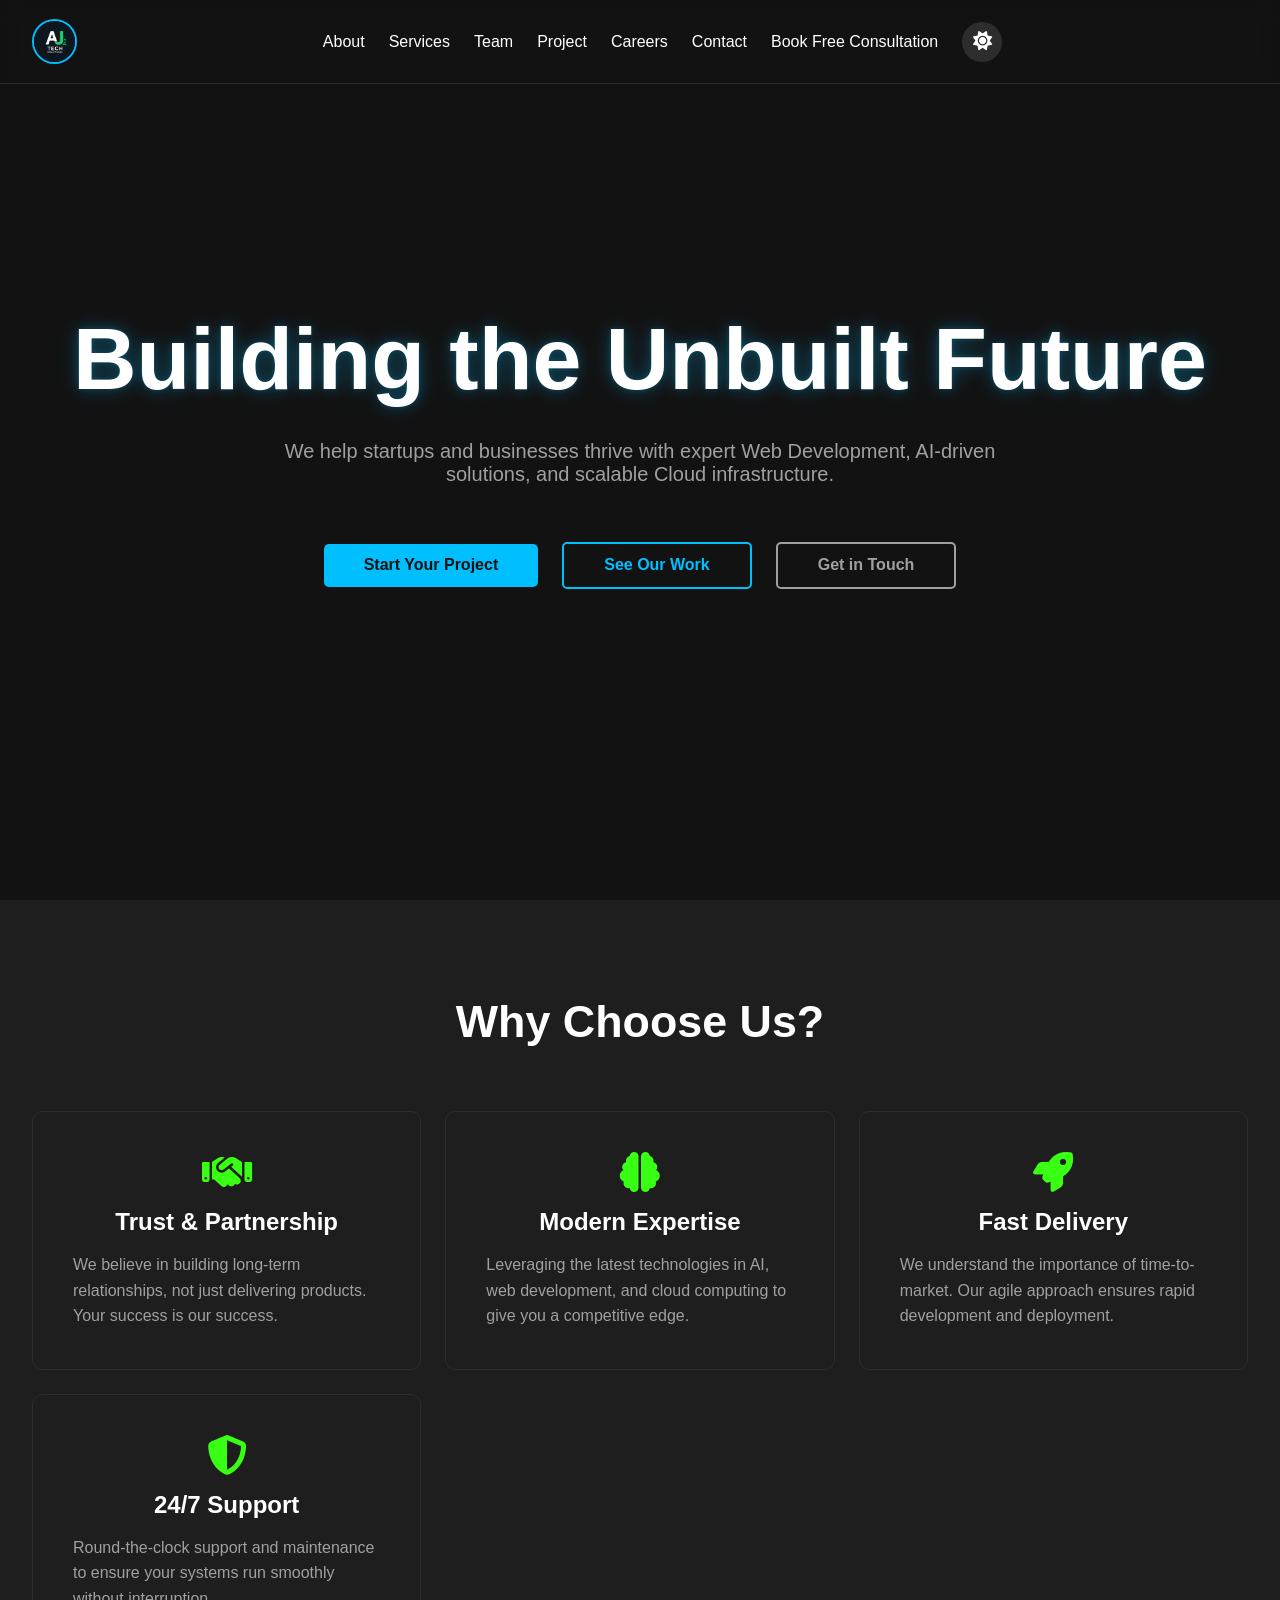
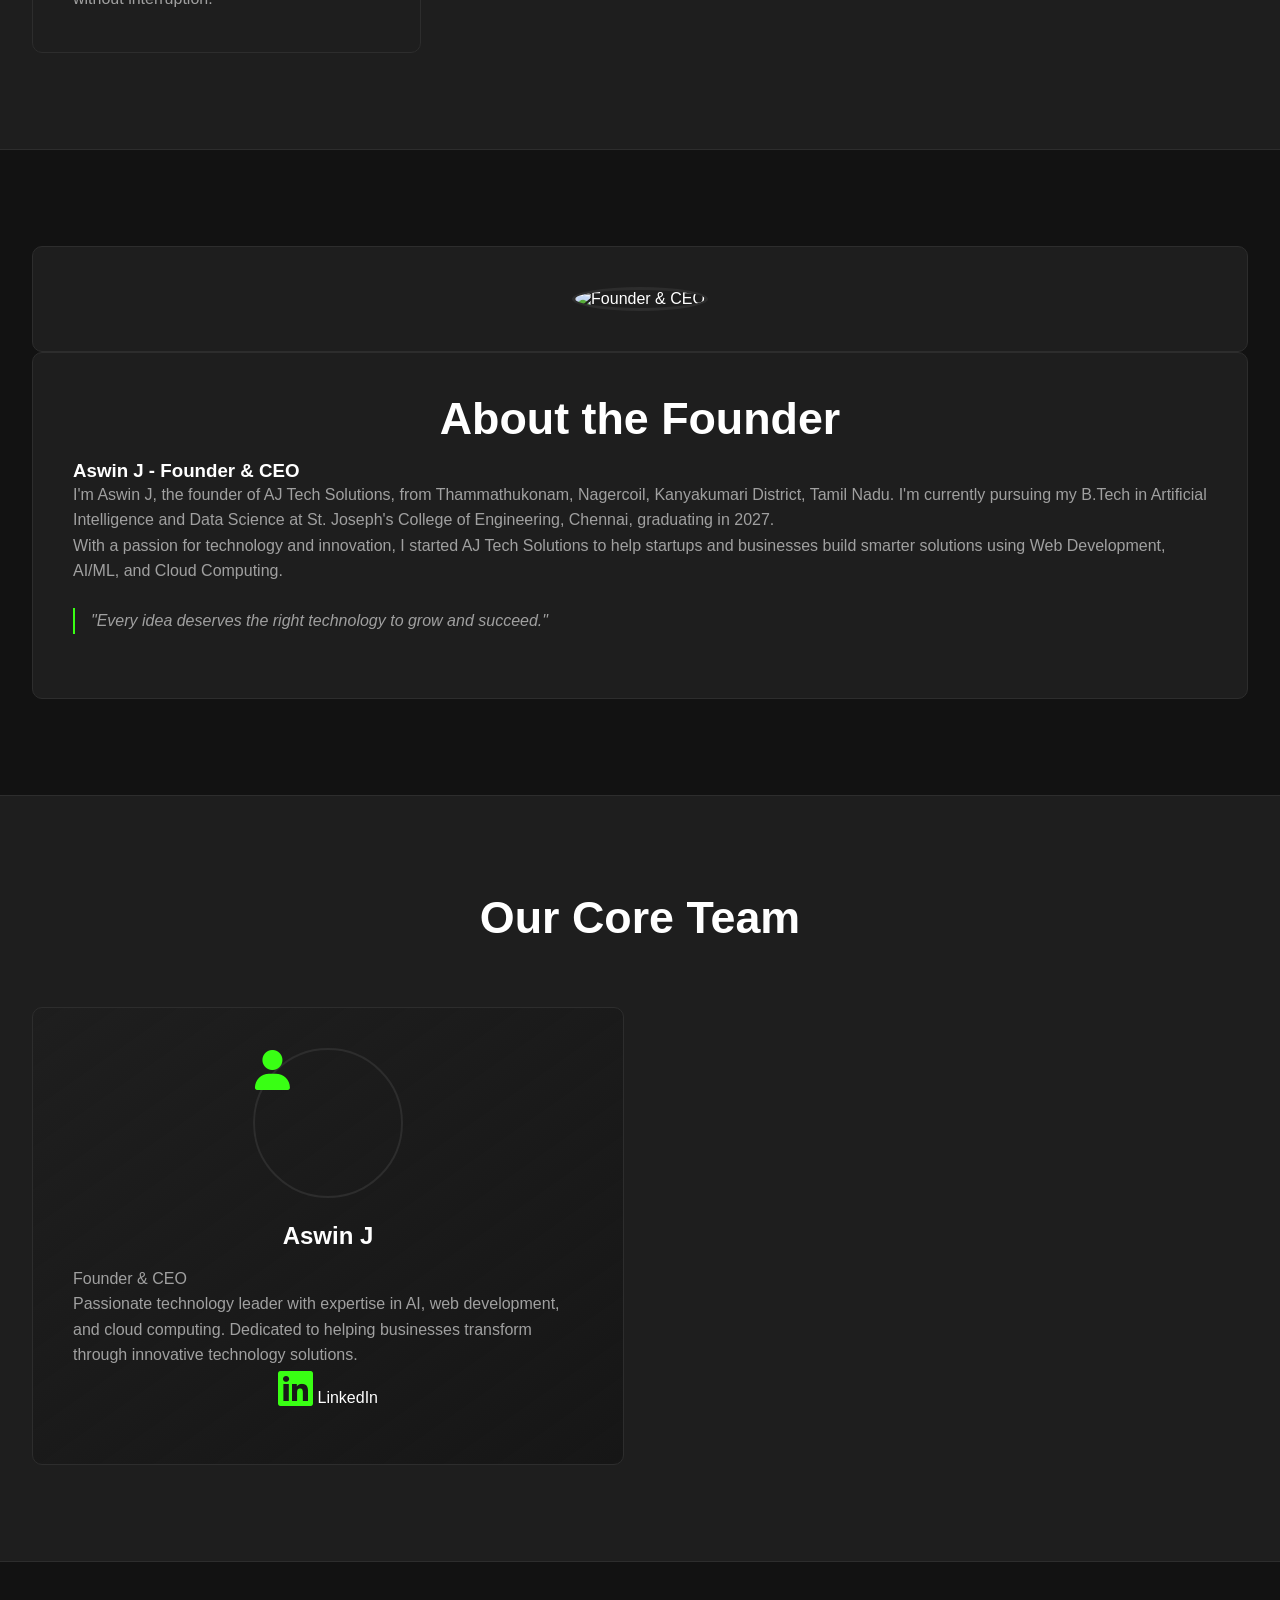
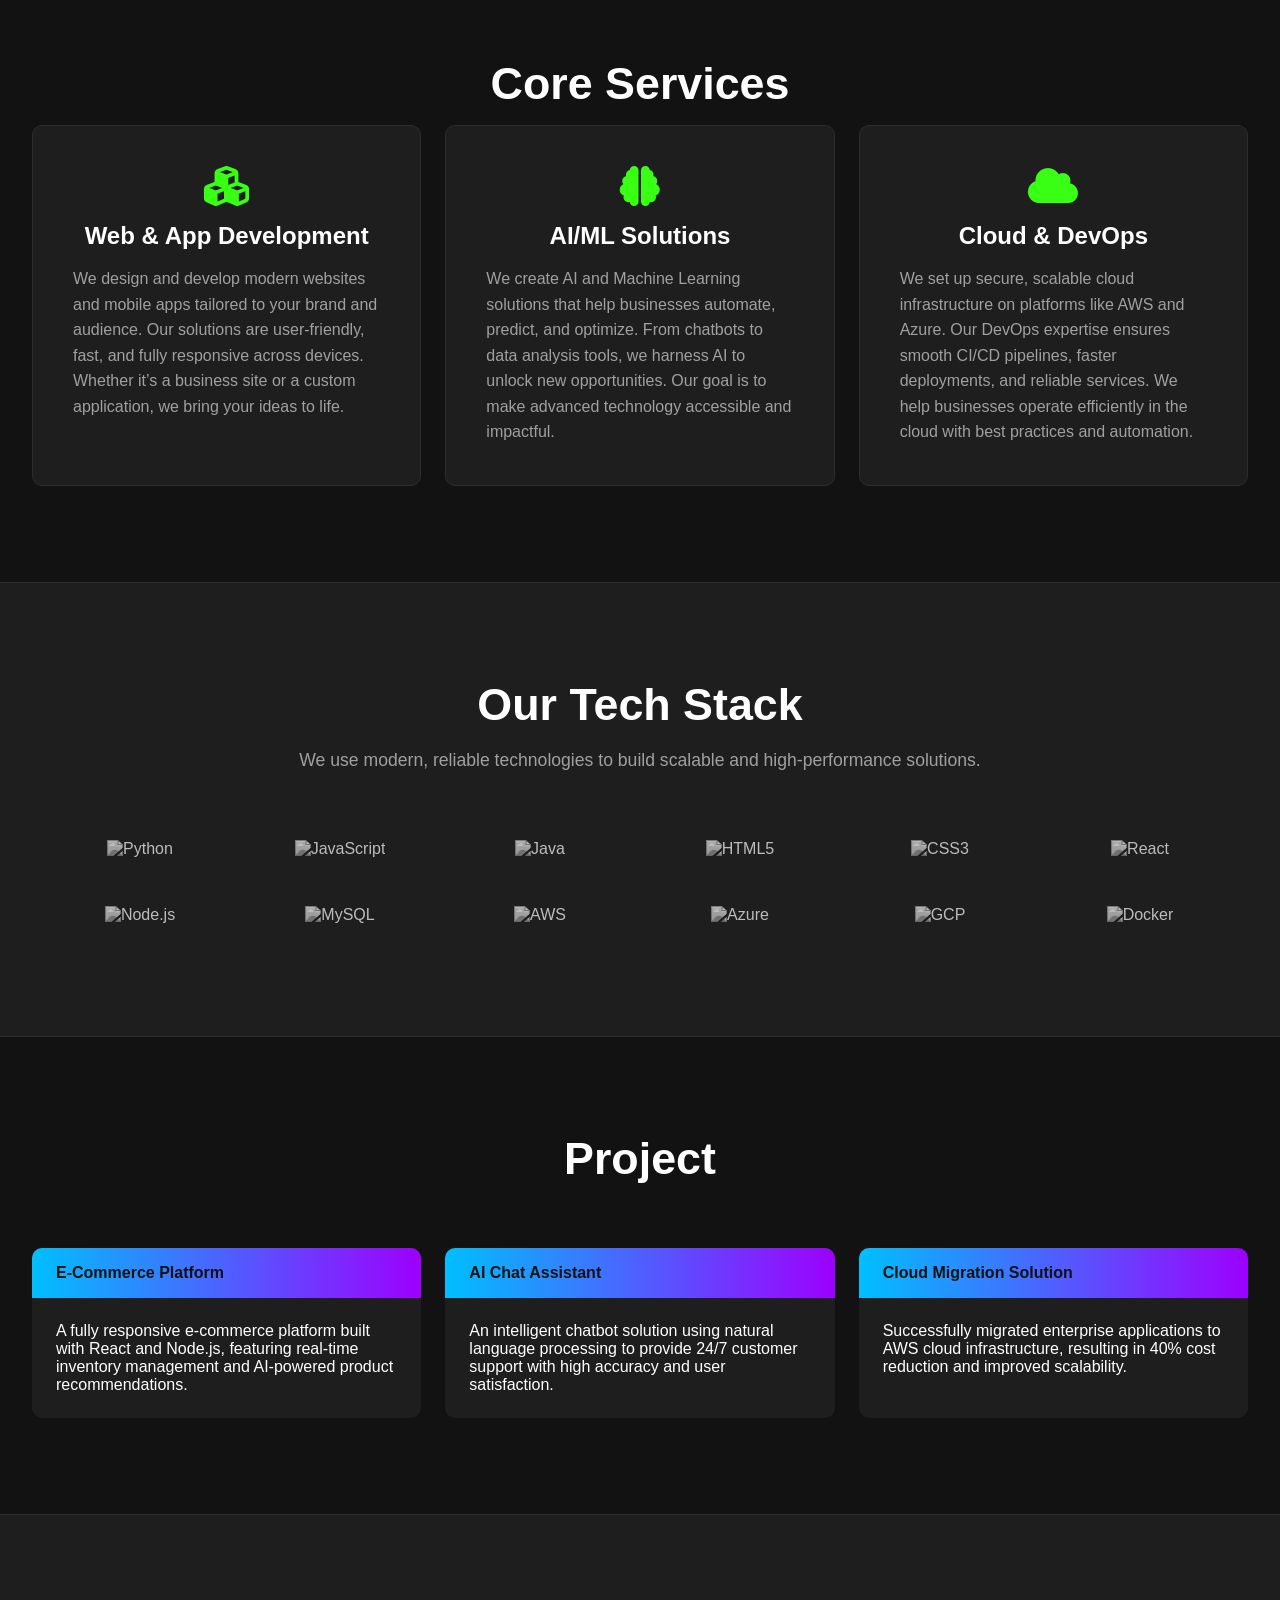
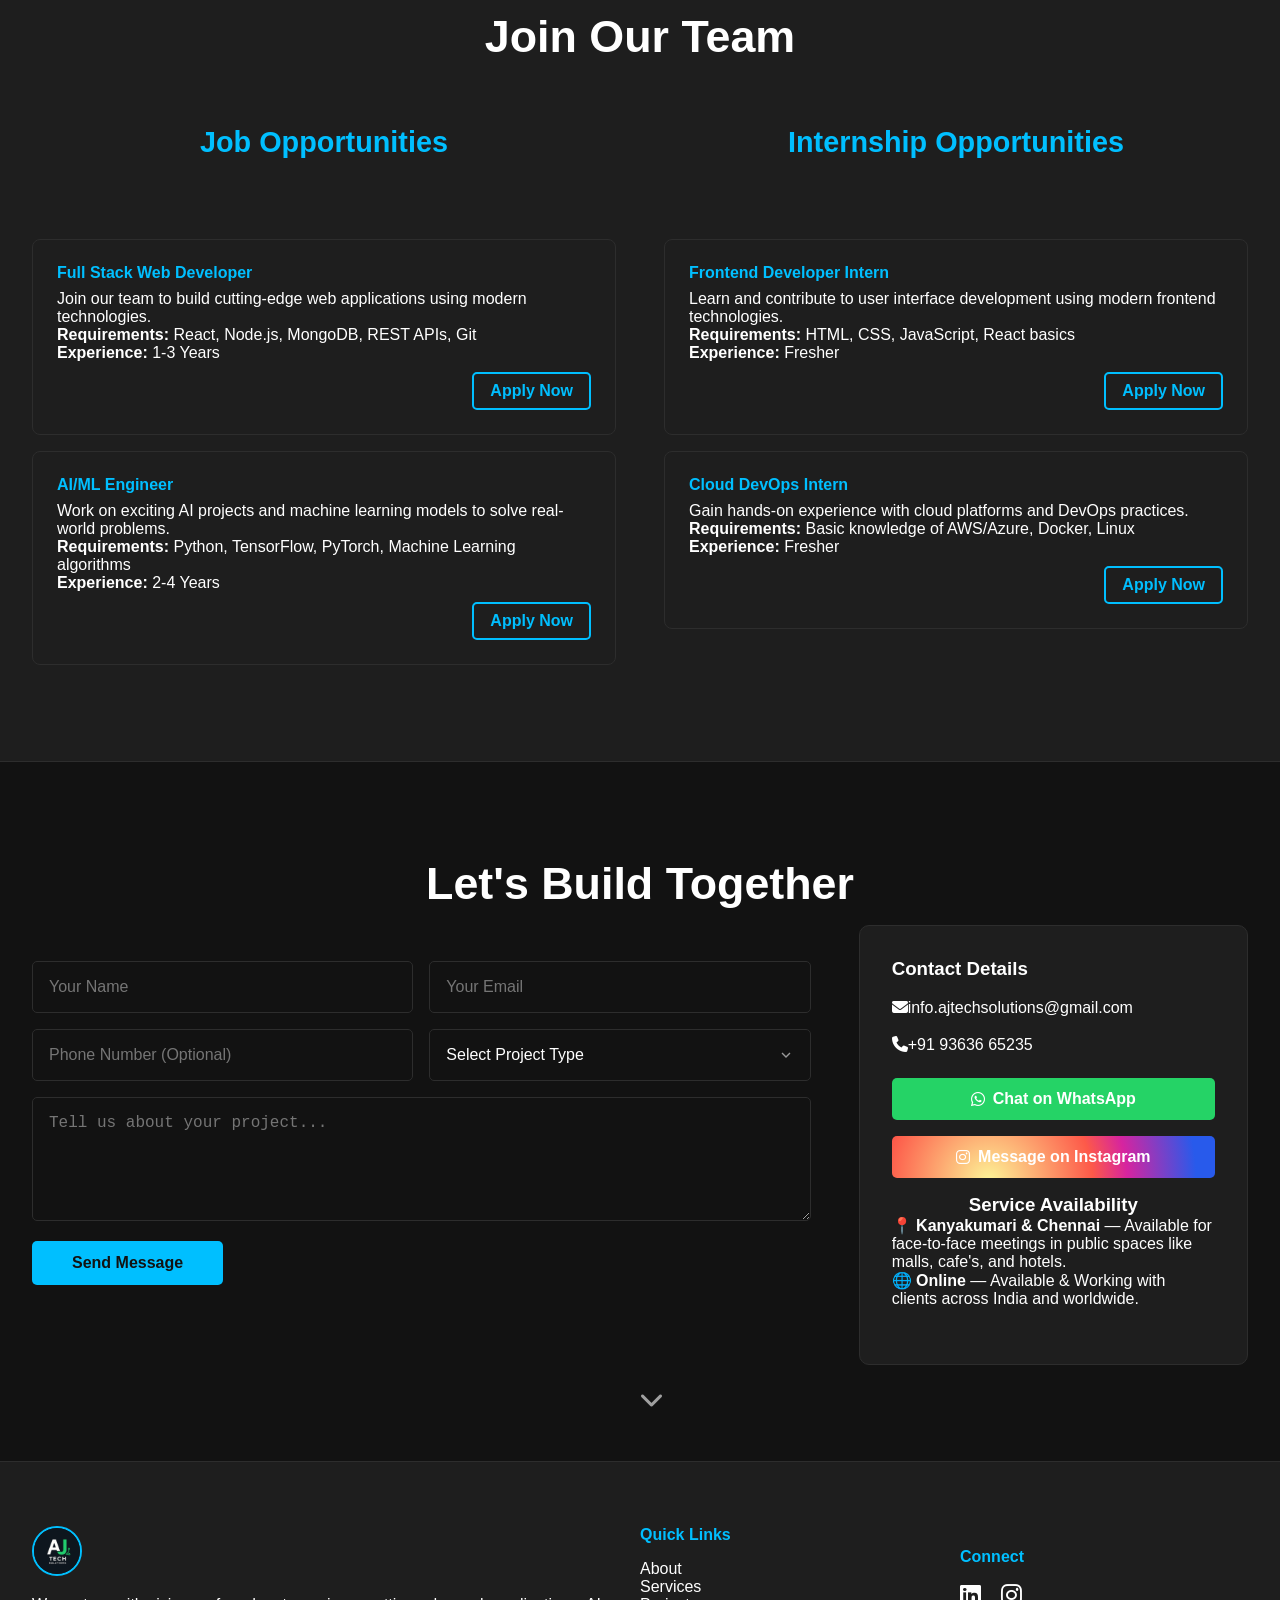
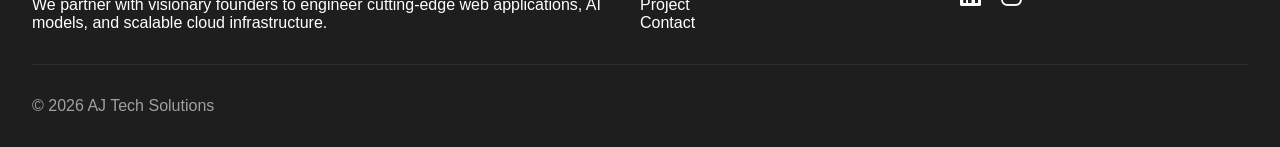
==== commit 066b860d: "chore: update copyright year to 2026" ====
--- a/index.html
+++ b/index.html
@@ -234,7 +234,7 @@
                 </div>
             </div>
             <div class="footer-bottom-bar">
-                <p class="footer-copyright">© 2025 AJ Tech Solutions</p>
+                <p class="footer-copyright">© 2026 AJ Tech Solutions</p>
                 <!-- Admin login moved to secret URL /admin/login -->
             </div>
         </div>
@@ -333,6 +333,7 @@
                 <label for="project-title">Project Title</label><input type="text" id="project-title" required>
                 <label for="project-image-url">Image URL</label><input type="url" id="project-image-url">
                 <label for="project-link">Project Link (Optional)</label><input type="url" id="project-link">
+                <label for="project-admin-link">Admin Link (Optional)</label><input type="url" id="project-admin-link">
                 <label for="project-description">Description</label><textarea id="project-description" rows="4" required></textarea>
                 <button type="submit">Save Project</button>
             </form>
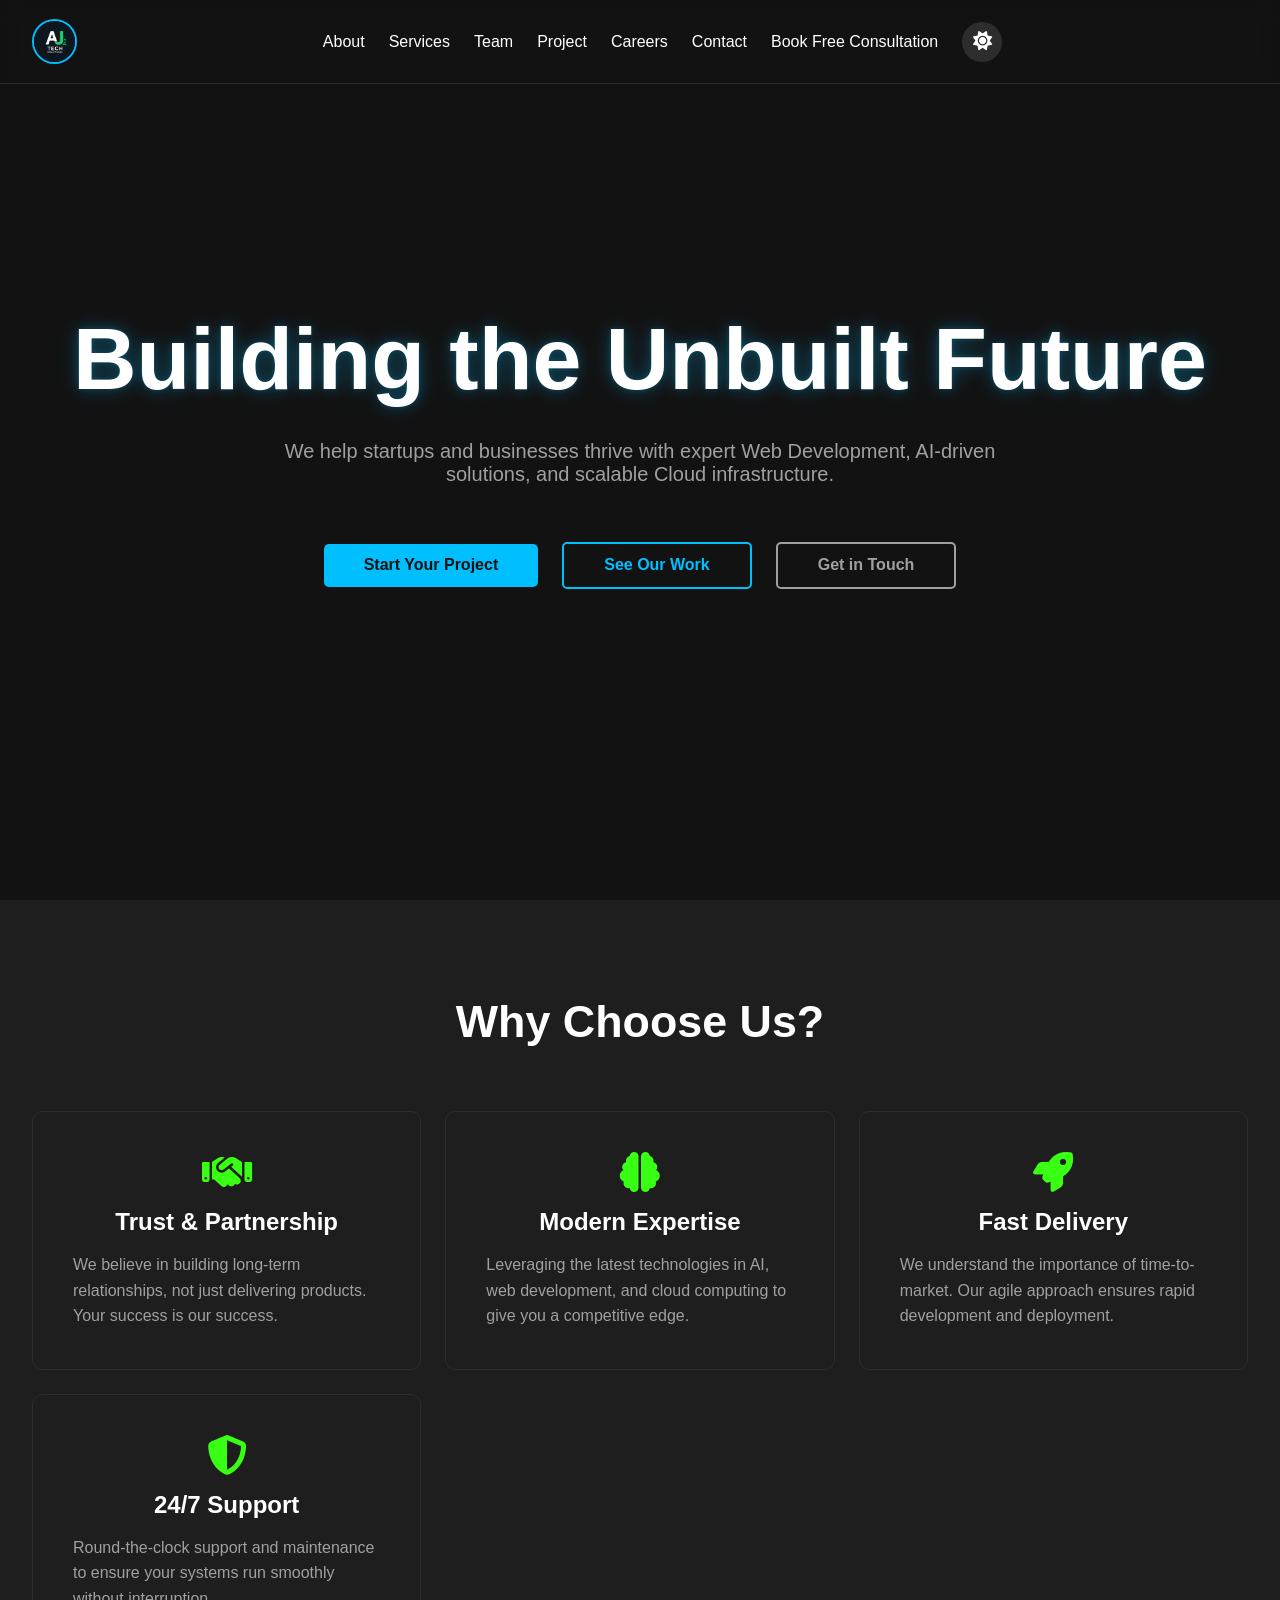
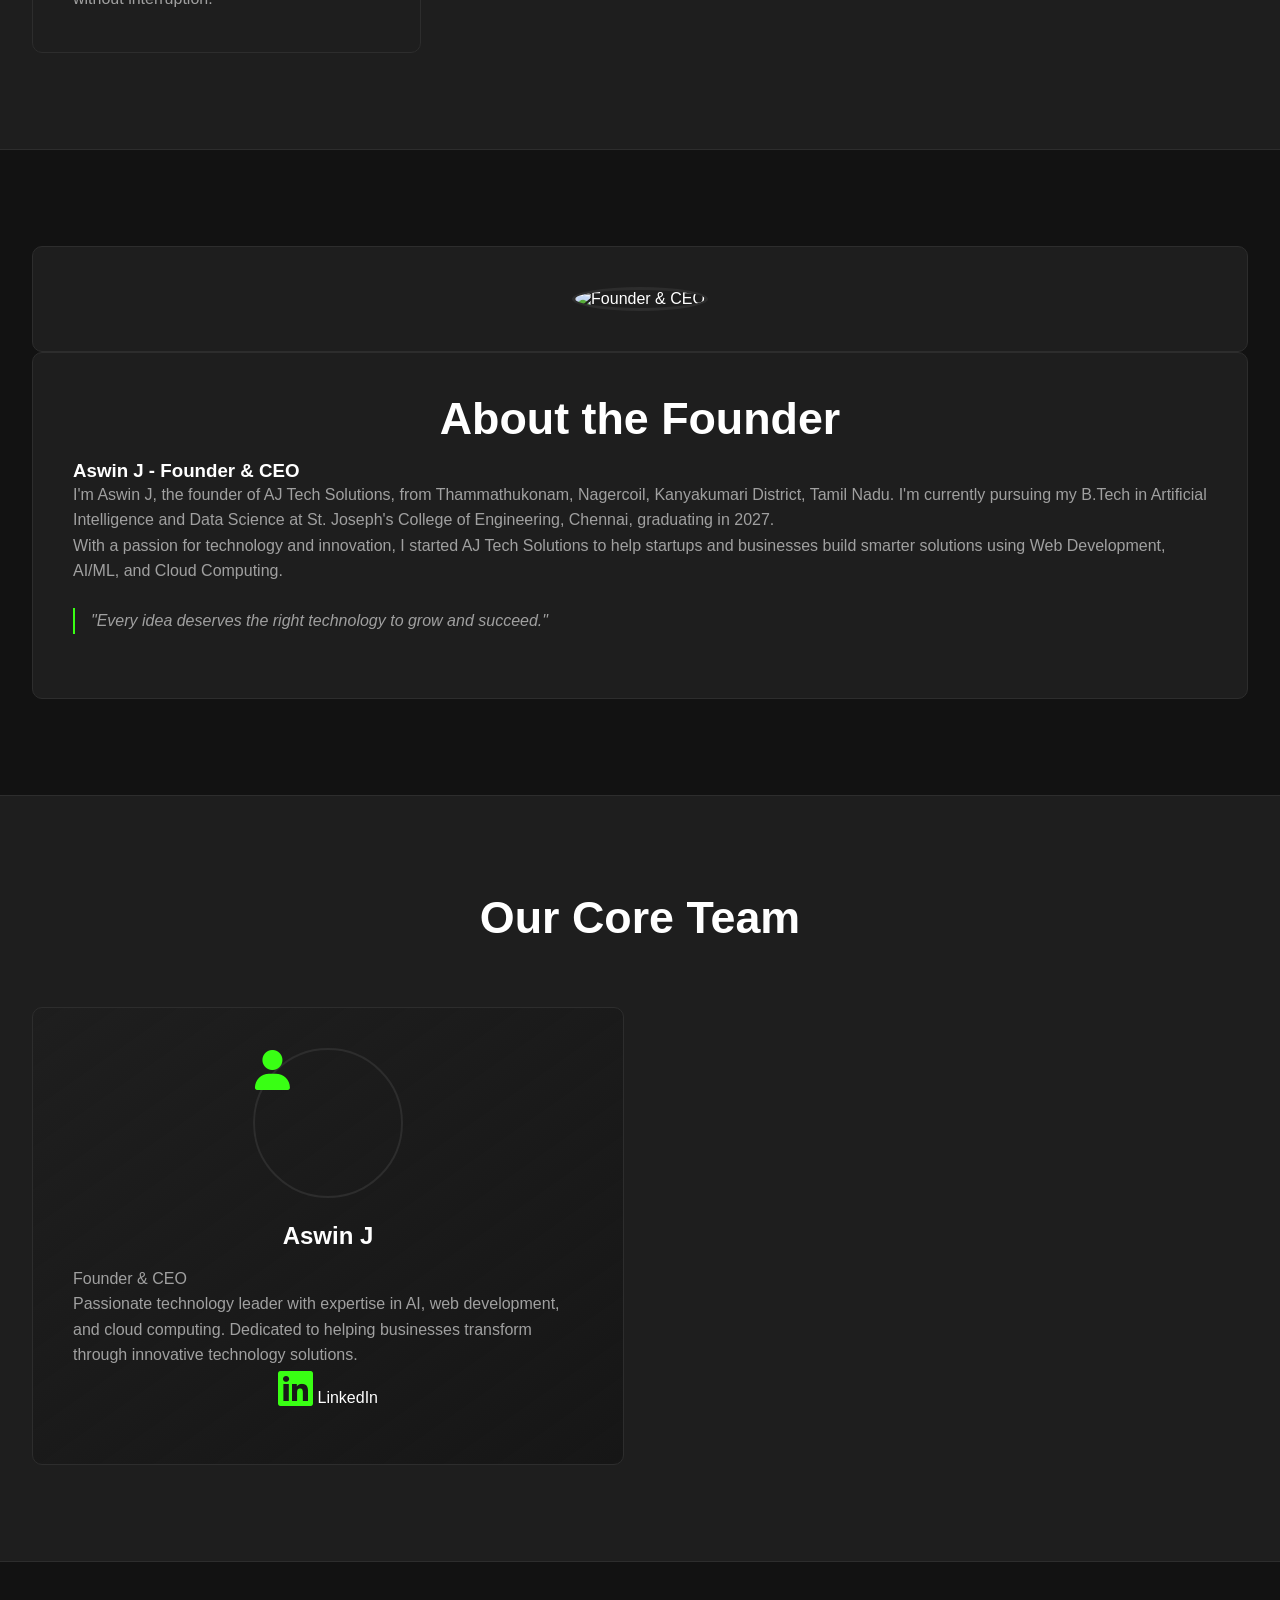
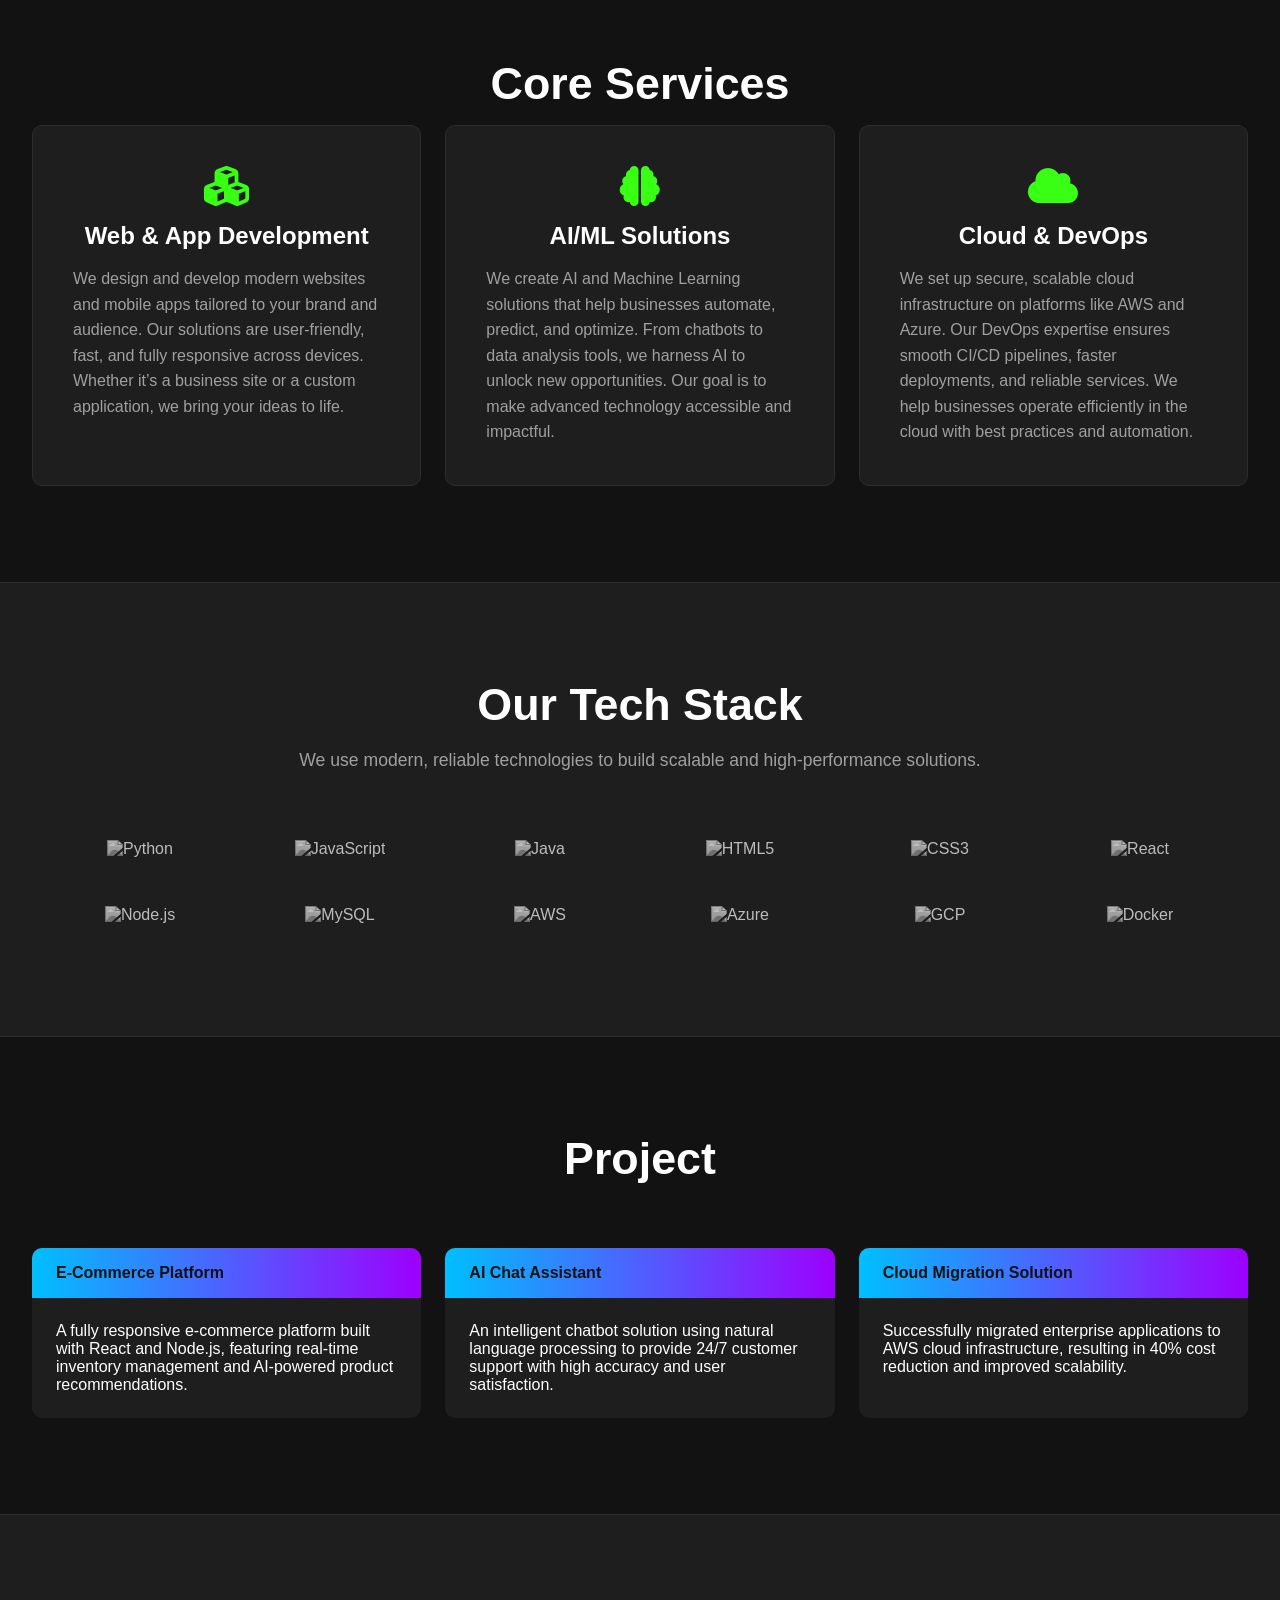
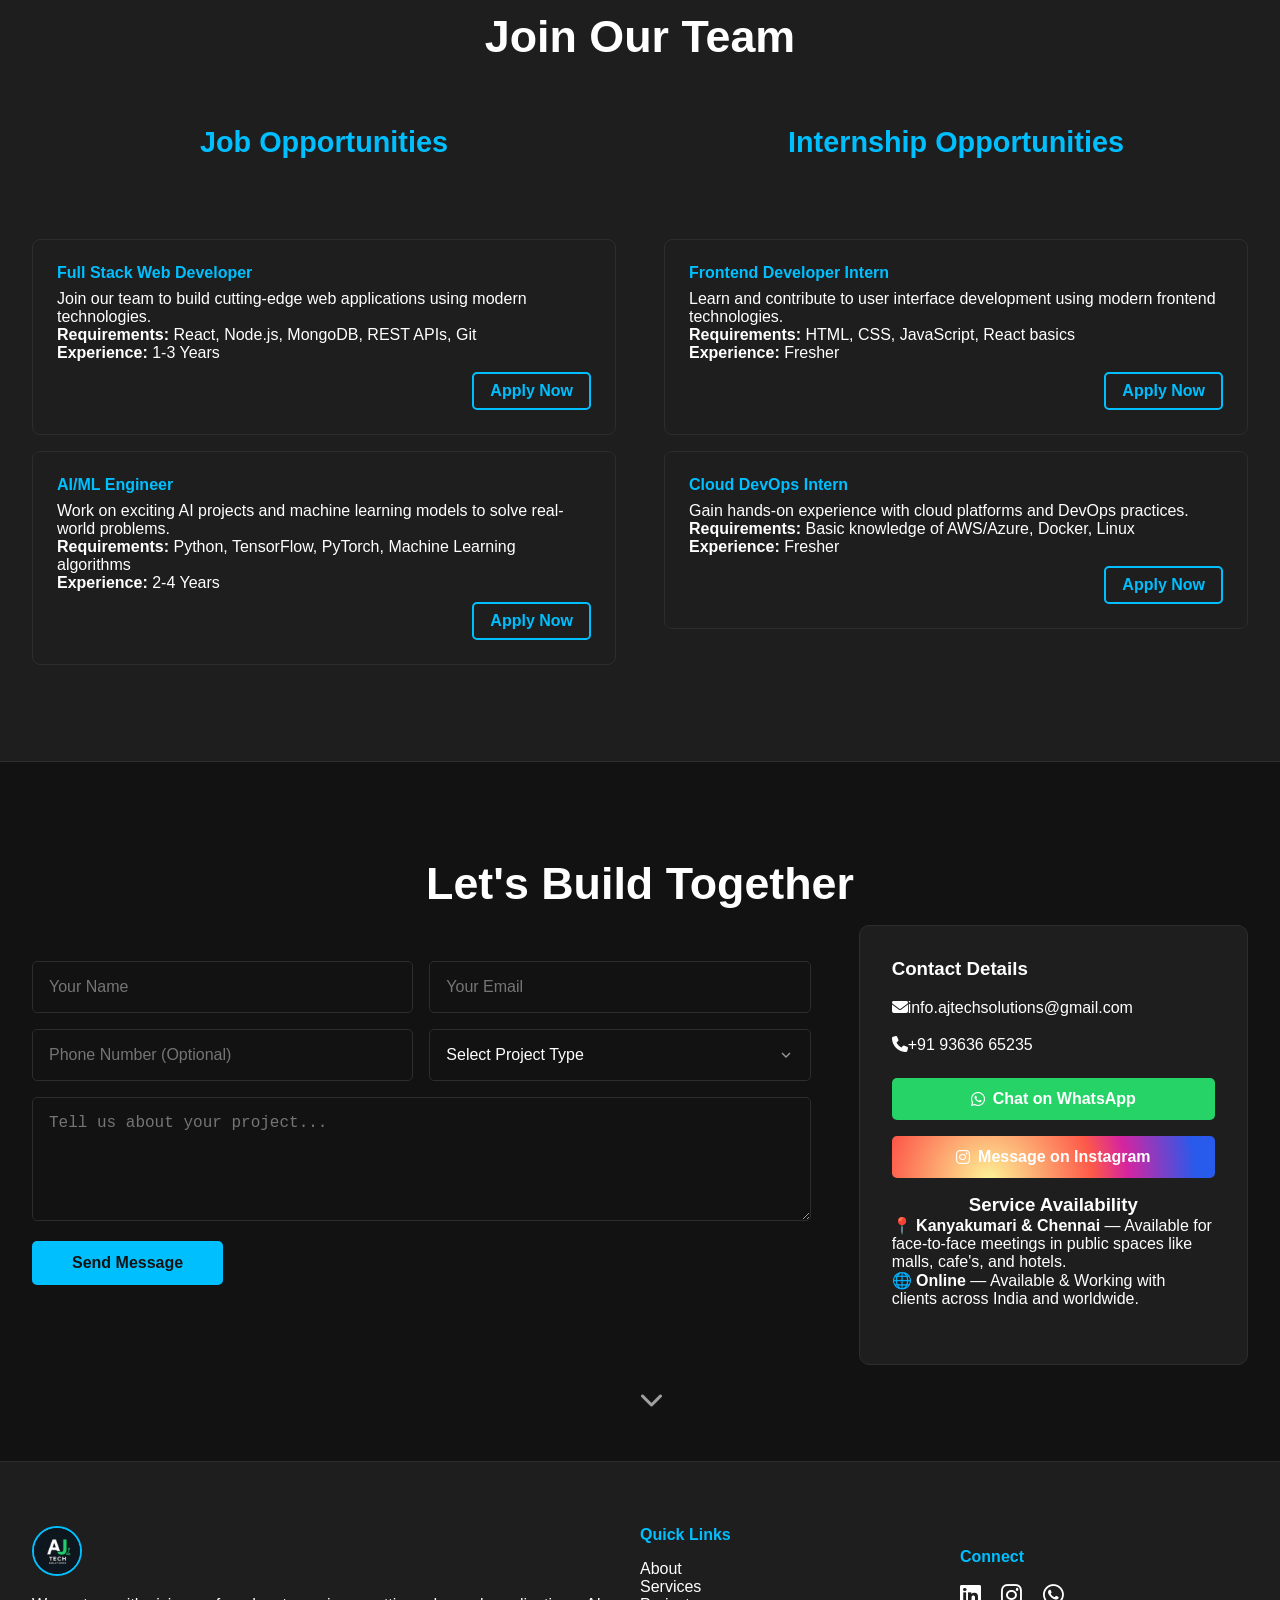
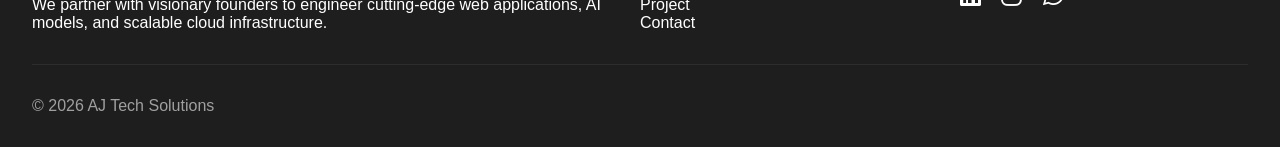
==== commit ac74a601: "style: add whatsapp icon to footer connect section" ====
--- a/index.html
+++ b/index.html
@@ -231,6 +231,7 @@
                     <h4>Connect</h4>
                     <a href="https://www.linkedin.com/company/aj-techsolutions/" target="_blank" aria-label="LinkedIn"><i class="fab fa-linkedin"></i></a>
                     <a href="https://www.instagram.com/aj.tech.solutions?igsh=amoxcTR3MW9lZWYy" target="_blank" aria-label="Instagram"><i class="fab fa-instagram"></i></a>
+                    <a href="https://wa.me/919363665235" target="_blank" aria-label="WhatsApp"><i class="fab fa-whatsapp"></i></a>
                 </div>
             </div>
             <div class="footer-bottom-bar">
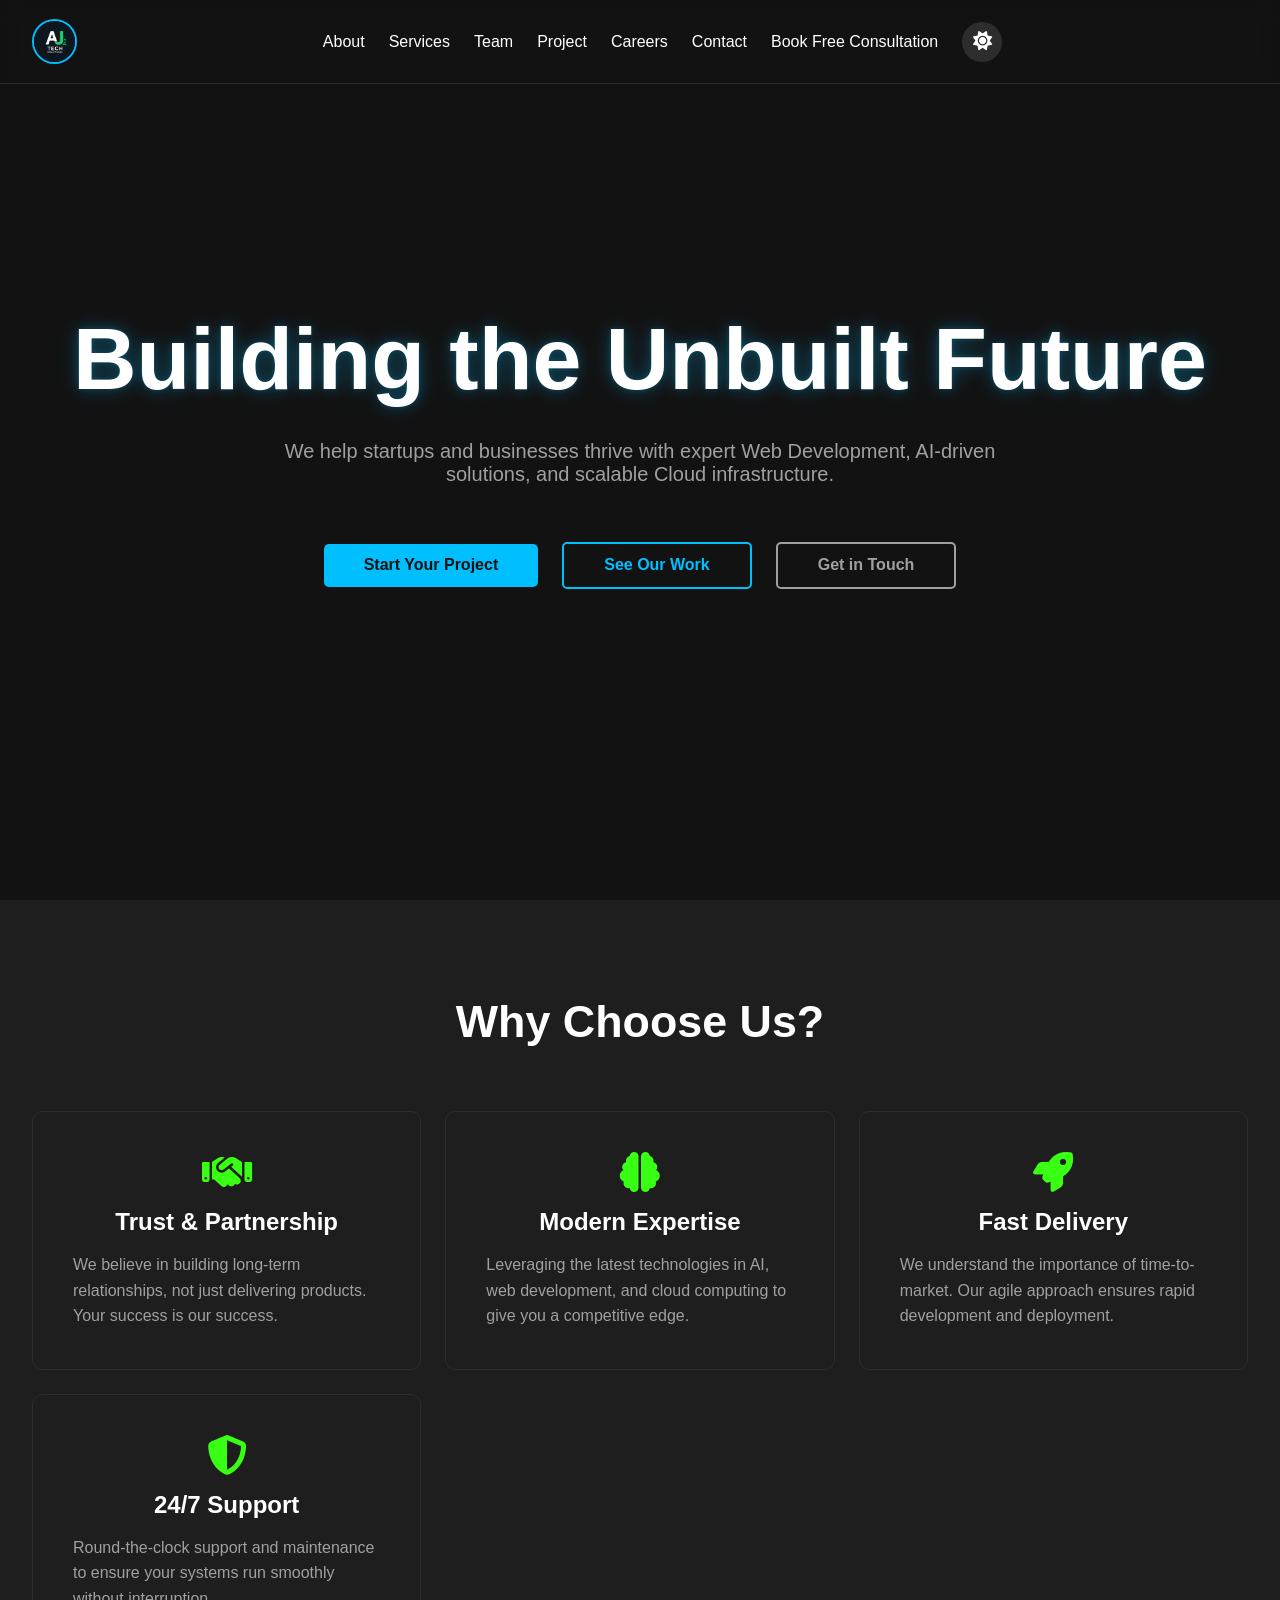
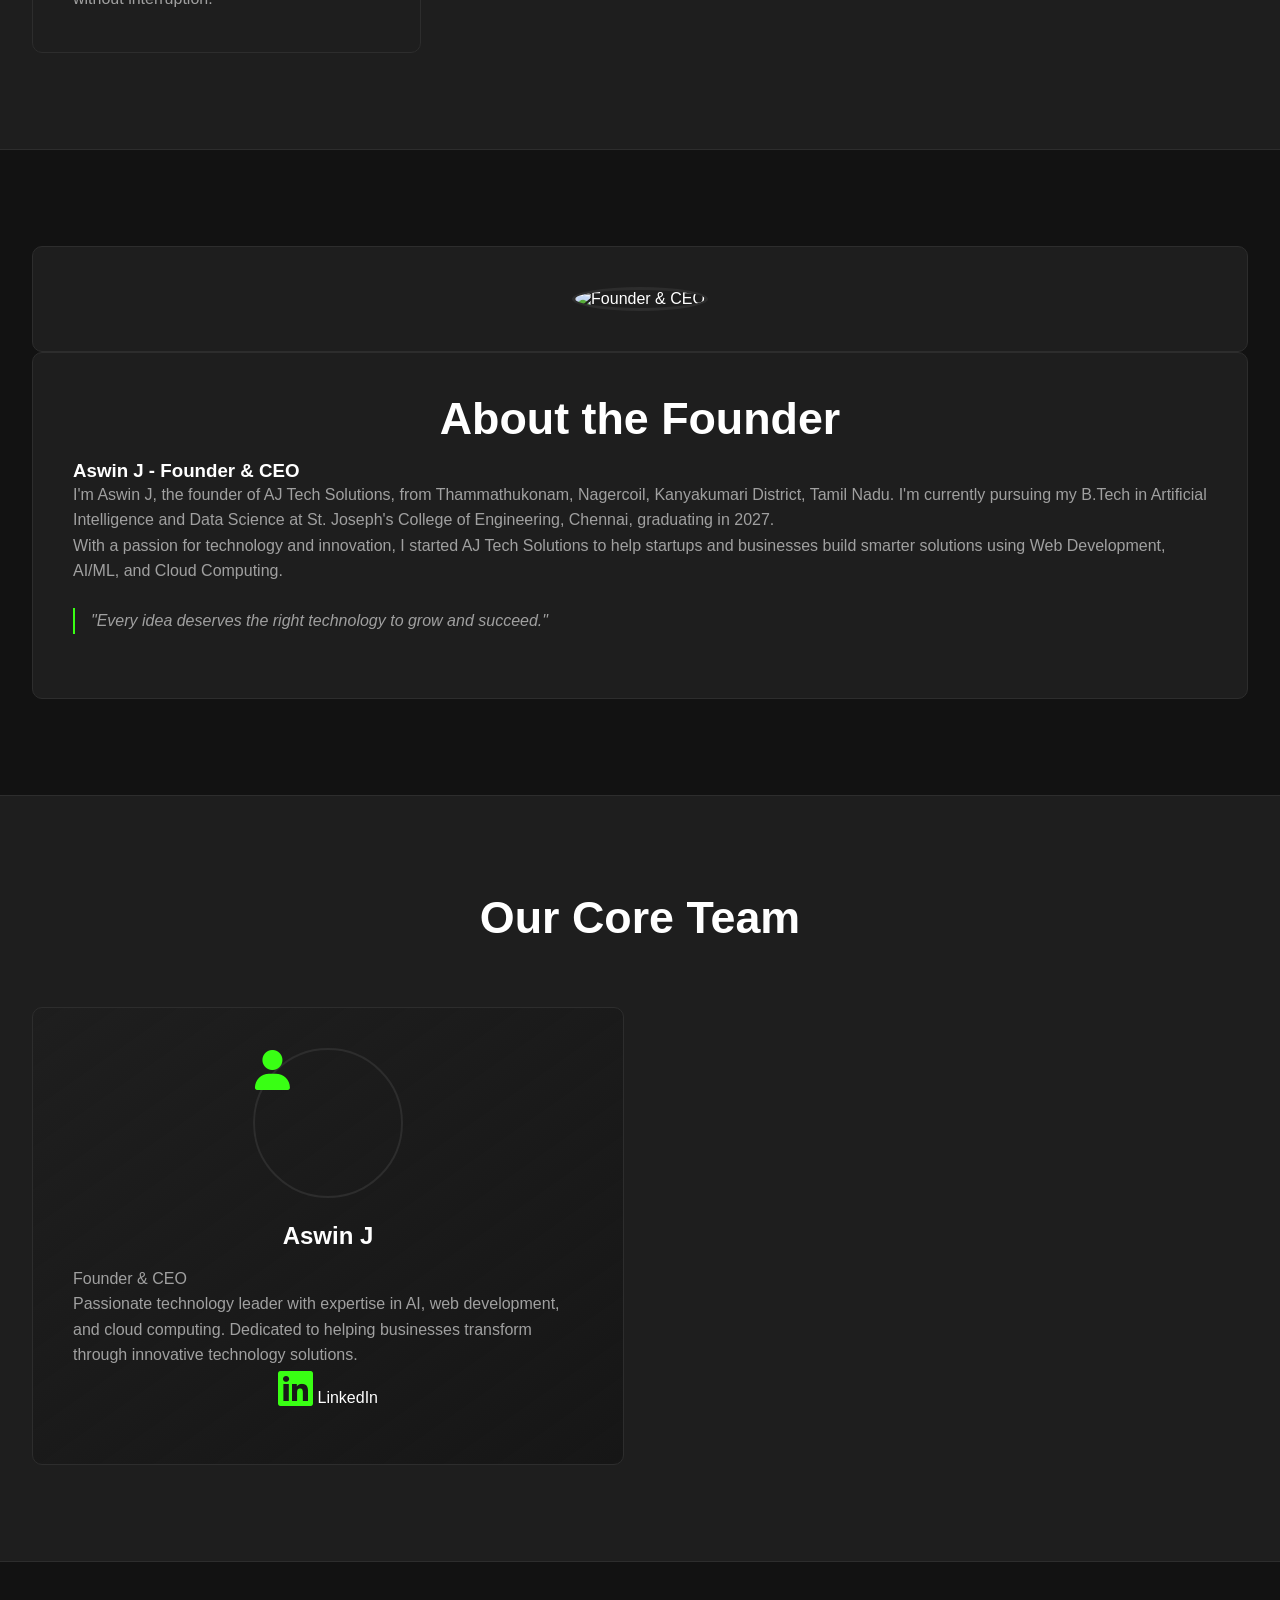
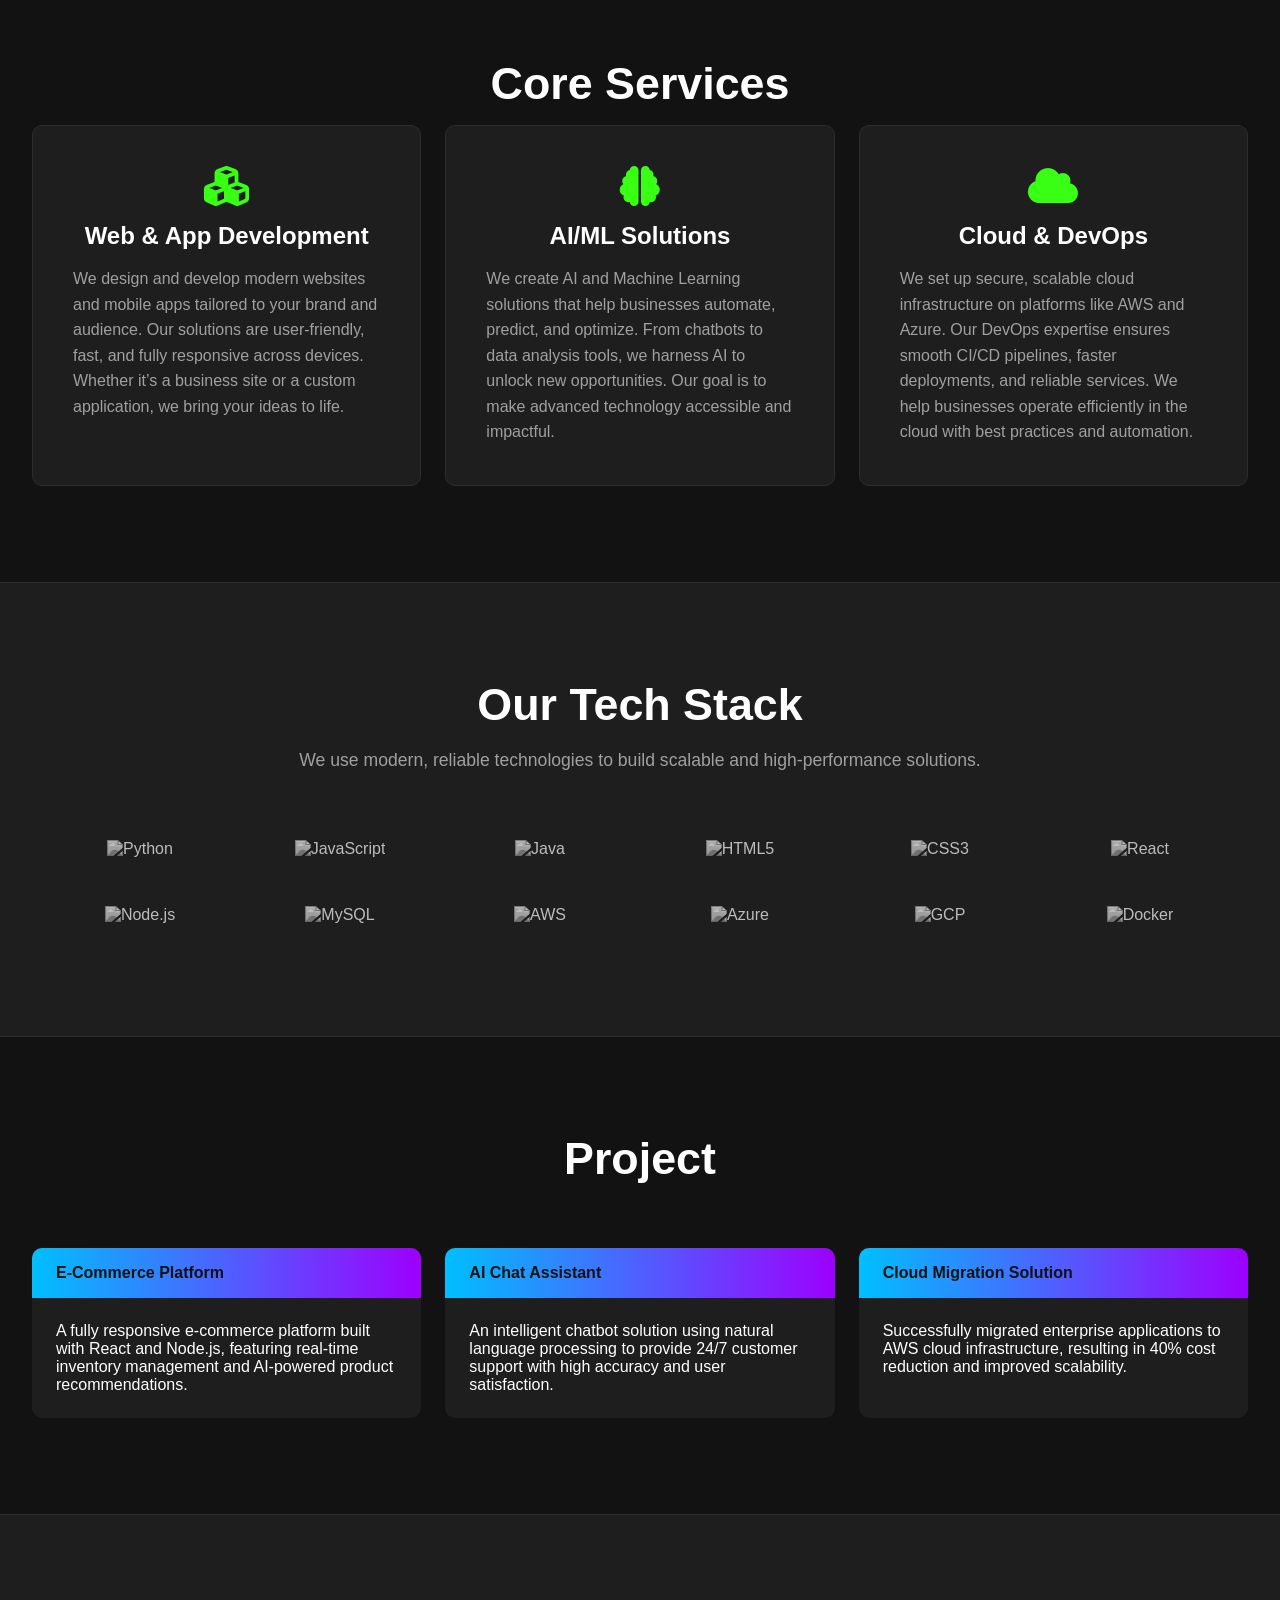
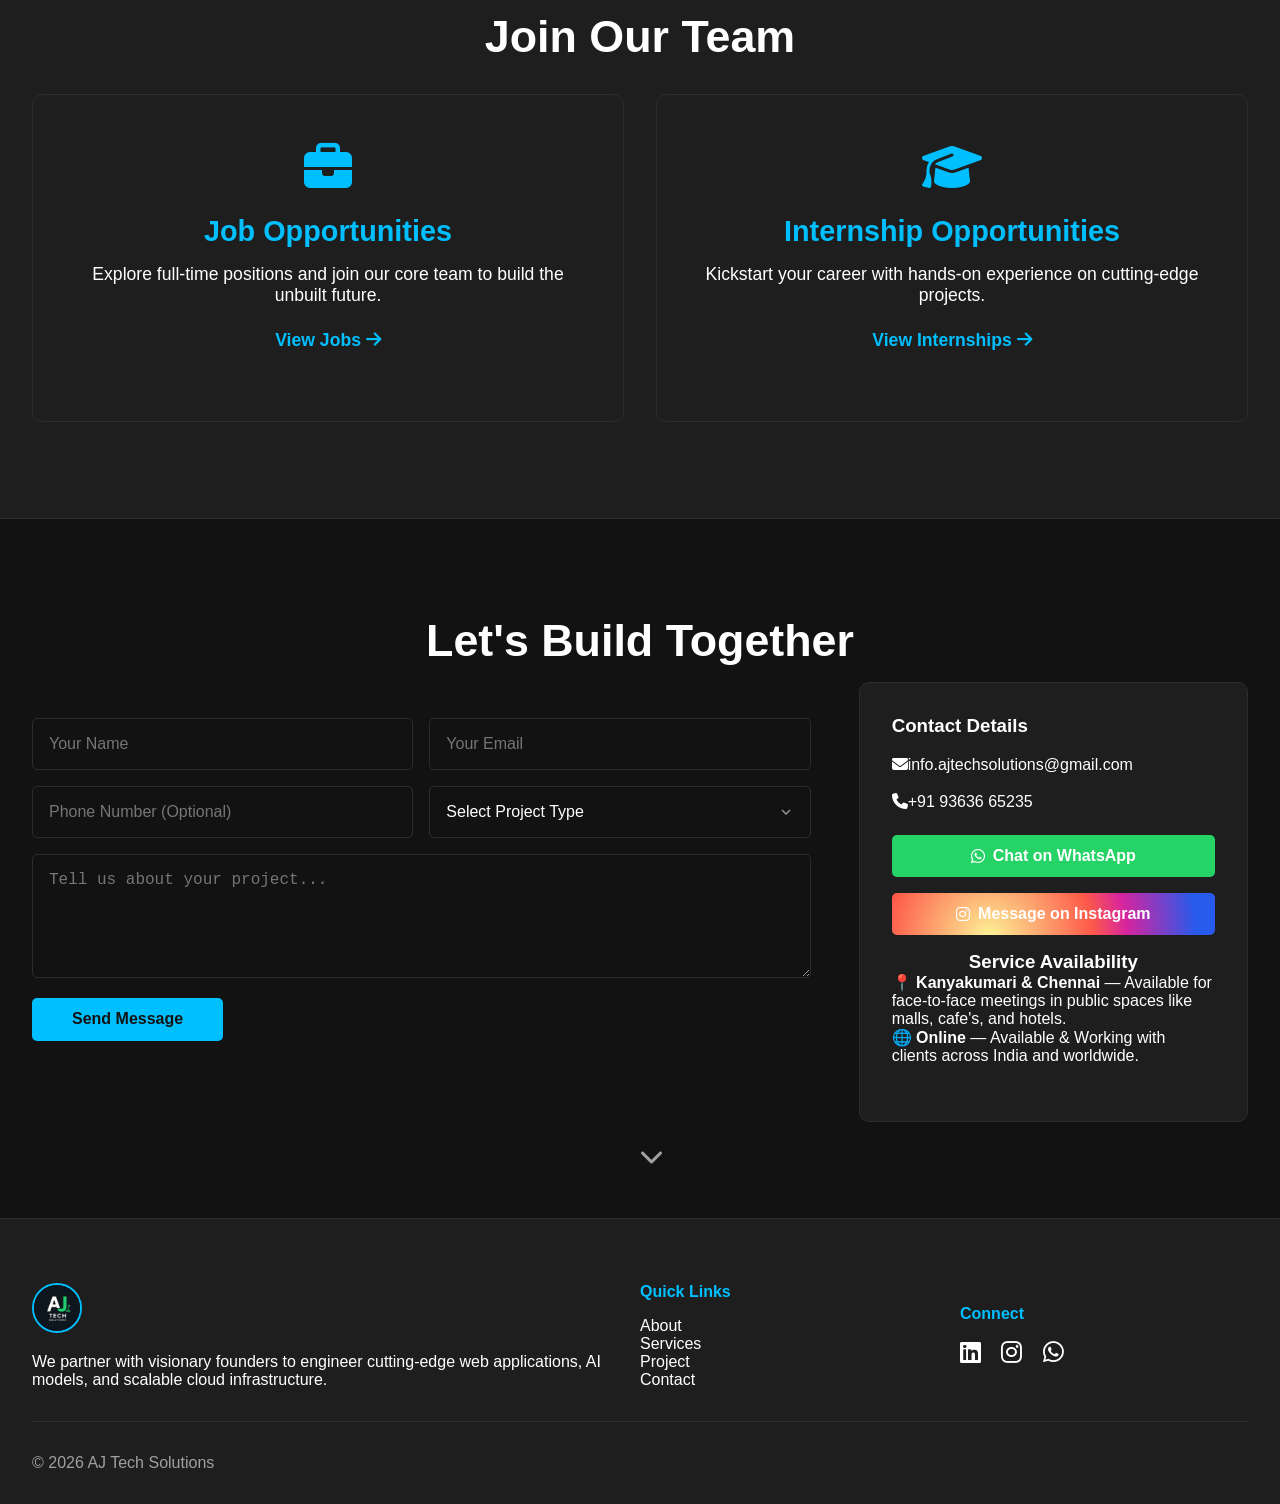
==== commit 67a1635a: "feat: split project gallery into Client Side and Admin Panel images" ====
--- a/index.html
+++ b/index.html
@@ -168,15 +168,23 @@
         <section id="careers" class="content-section">
             <div class="container">
                 <h2 class="section-title animate-on-scroll">Join Our Team</h2>
-                <div class="careers-container">
-                    <div class="career-category">
-                        <div class="section-title-wrapper"><h3 class="subsection-title">Job Opportunities</h3><button class="admin-button add-career-btn" data-category="Job" style="display: none;">+</button></div>
-                        <div id="job-listings" class="career-list"></div>
-                    </div>
-                    <div class="career-category">
-                        <div class="section-title-wrapper"><h3 class="subsection-title">Internship Opportunities</h3><button class="admin-button add-career-btn" data-category="Internship" style="display: none;">+</button></div>
-                        <div id="internship-listings" class="career-list"></div>
-                    </div>
+                <div class="careers-nav-container" style="display: grid; grid-template-columns: repeat(auto-fit, minmax(300px, 1fr)); gap: 2rem; margin-top: 2rem;">
+                    <a href="careers.html?type=Job" class="career-nav-card">
+                        <div class="career-nav-content">
+                            <i class="fas fa-briefcase fa-3x"></i>
+                            <h3>Job Opportunities</h3>
+                            <p>Explore full-time positions and join our core team to build the unbuilt future.</p>
+                            <span class="cta-text">View Jobs <i class="fas fa-arrow-right"></i></span>
+                        </div>
+                    </a>
+                    <a href="careers.html?type=Internship" class="career-nav-card">
+                        <div class="career-nav-content">
+                            <i class="fas fa-graduation-cap fa-3x"></i>
+                            <h3>Internship Opportunities</h3>
+                            <p>Kickstart your career with hands-on experience on cutting-edge projects.</p>
+                            <span class="cta-text">View Internships <i class="fas fa-arrow-right"></i></span>
+                        </div>
+                    </a>
                 </div>
             </div>
         </section>
@@ -335,6 +343,14 @@
                 <label for="project-image-url">Image URL</label><input type="url" id="project-image-url">
                 <label for="project-link">Project Link (Optional)</label><input type="url" id="project-link">
                 <label for="project-admin-link">Admin Link (Optional)</label><input type="url" id="project-admin-link">
+                <label for="project-grid-size">Grid Columns (e.g. 2, 3, 4)</label>
+                <input type="number" id="project-grid-size" min="1" max="6" value="2">
+                <label for="project-client-image-count">Number of Client Side Images</label>
+                <input type="number" id="project-client-image-count" min="0" max="20" value="0">
+                <div id="client-gallery-inputs-container" style="display:flex; flex-direction:column; gap:10px; margin-bottom: 15px;"></div>
+                <label for="project-admin-image-count">Number of Admin Panel Images</label>
+                <input type="number" id="project-admin-image-count" min="0" max="20" value="0">
+                <div id="admin-gallery-inputs-container" style="display:flex; flex-direction:column; gap:10px;"></div>
                 <label for="project-description">Description</label><textarea id="project-description" rows="4" required></textarea>
                 <button type="submit">Save Project</button>
             </form>
--- a/style.css
+++ b/style.css
@@ -489,6 +489,57 @@
     letter-spacing: 0.5px;
 }
 
+/* --- Careers Nav Cards --- */
+.career-nav-card {
+    background-color: var(--card-color);
+    border: 1px solid var(--border-color);
+    border-radius: 10px;
+    padding: 3rem 2rem;
+    text-align: center;
+    transition: all 0.3s ease;
+    display: flex;
+    flex-direction: column;
+    justify-content: center;
+    align-items: center;
+    text-decoration: none;
+    cursor: pointer;
+}
+
+.career-nav-card:hover {
+    transform: translateY(-10px);
+    box-shadow: 0 10px 30px var(--border-glow);
+    border-color: var(--primary-blue);
+}
+
+.career-nav-card i {
+    color: var(--primary-blue);
+    margin-bottom: 1.5rem;
+}
+
+.career-nav-card h3 {
+    color: var(--primary-blue);
+    font-family: var(--font-heading);
+    font-size: 1.8rem;
+    margin-bottom: 1rem;
+}
+
+.career-nav-card p {
+    color: var(--text-light);
+    font-size: 1.1rem;
+    margin-bottom: 1.5rem;
+}
+
+.career-nav-card .cta-text {
+    color: var(--primary-blue);
+    font-weight: bold;
+    font-size: 1.1rem;
+    transition: all 0.3s ease;
+}
+
+.career-nav-card:hover .cta-text {
+    text-shadow: 0 0 10px var(--primary-blue);
+}
+
 /* Add subtle pulse animation to Apply buttons */
 @keyframes pulse {
     0% { transform: scale(1); }
@@ -544,7 +595,7 @@
 .back-to-top.visible { opacity: 1; visibility: visible; }
 .modal-backdrop { position: fixed; top: 0; left: 0; width: 100%; height: 100%; background: rgba(18, 18, 18, 0.9); backdrop-filter: blur(5px); z-index: 2000; display: flex; justify-content: center; align-items: center; opacity: 0; visibility: hidden; transition: all 0.3s; }
 .modal-backdrop.visible { opacity: 1; visibility: visible; }
-.modal { background-color: var(--card-color); padding: 2rem; border-radius: 10px; width: 90%; max-width: 500px; text-align: center; border: 1px solid var(--border-color); transform: scale(0.9); transition: all 0.3s; position: relative; }
+.modal { background-color: var(--card-color); padding: 2rem; border-radius: 10px; width: 90%; max-width: 500px; text-align: center; border: 1px solid var(--border-color); transform: scale(0.9); transition: all 0.3s; position: relative; max-height: 90vh; overflow-y: auto; }
 .modal-backdrop.visible .modal { transform: scale(1); }
 .modal h3 { margin-bottom: 1.5rem; color: var(--primary-blue); font-family: var(--font-heading); }
 .modal form { display: flex; flex-direction: column; gap: 1rem; text-align: left; }
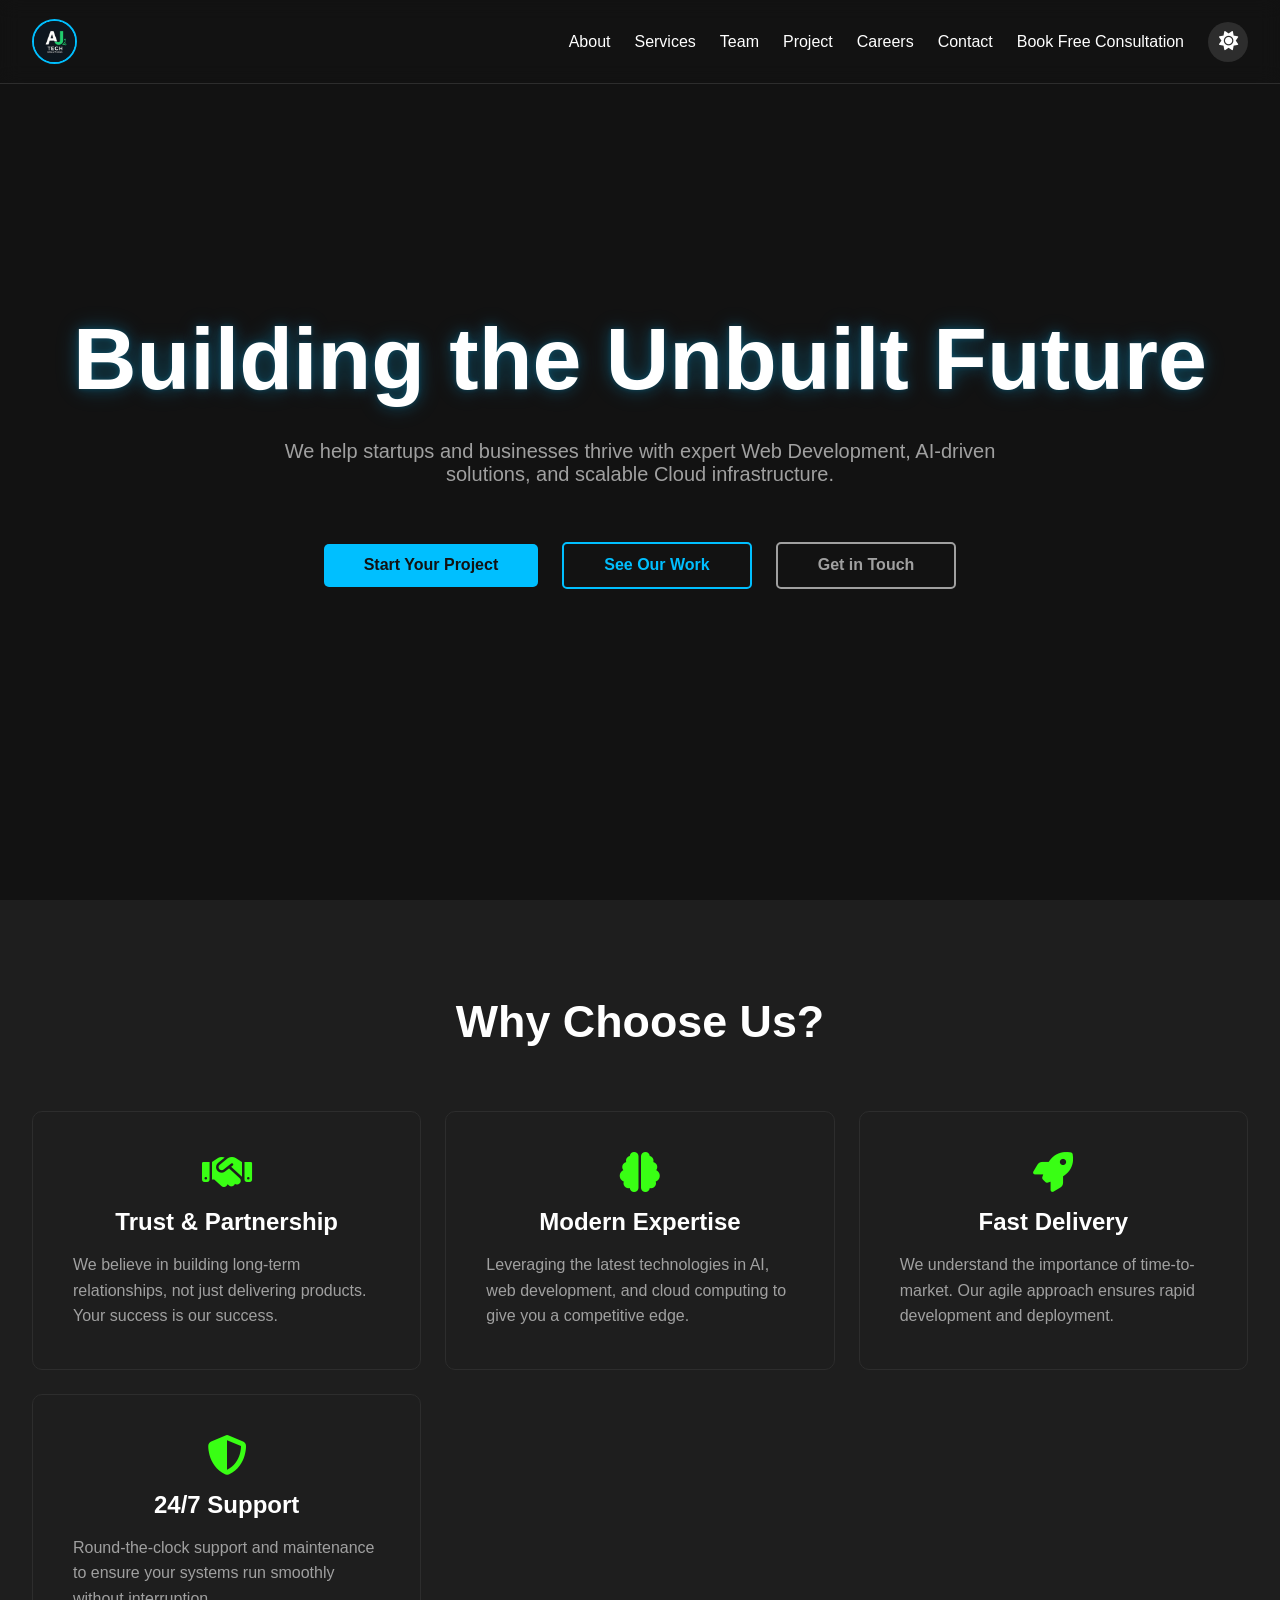
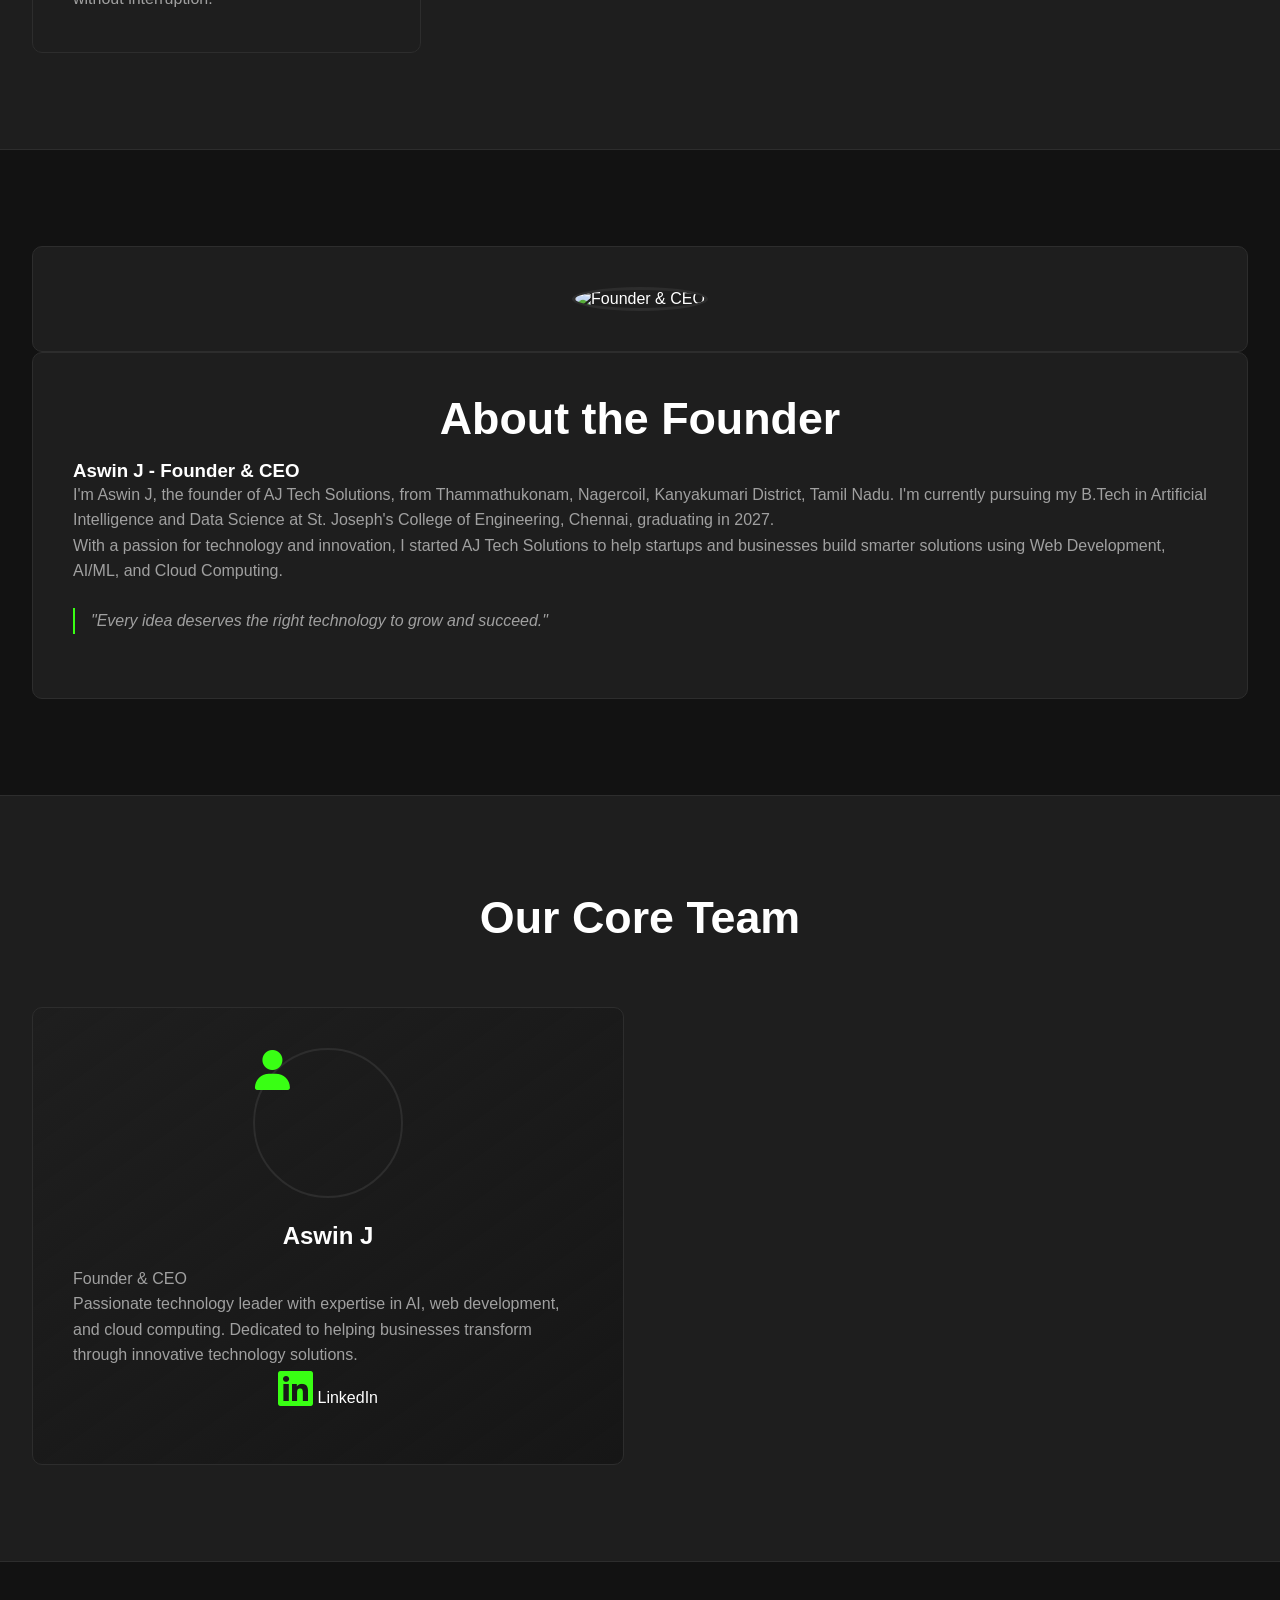
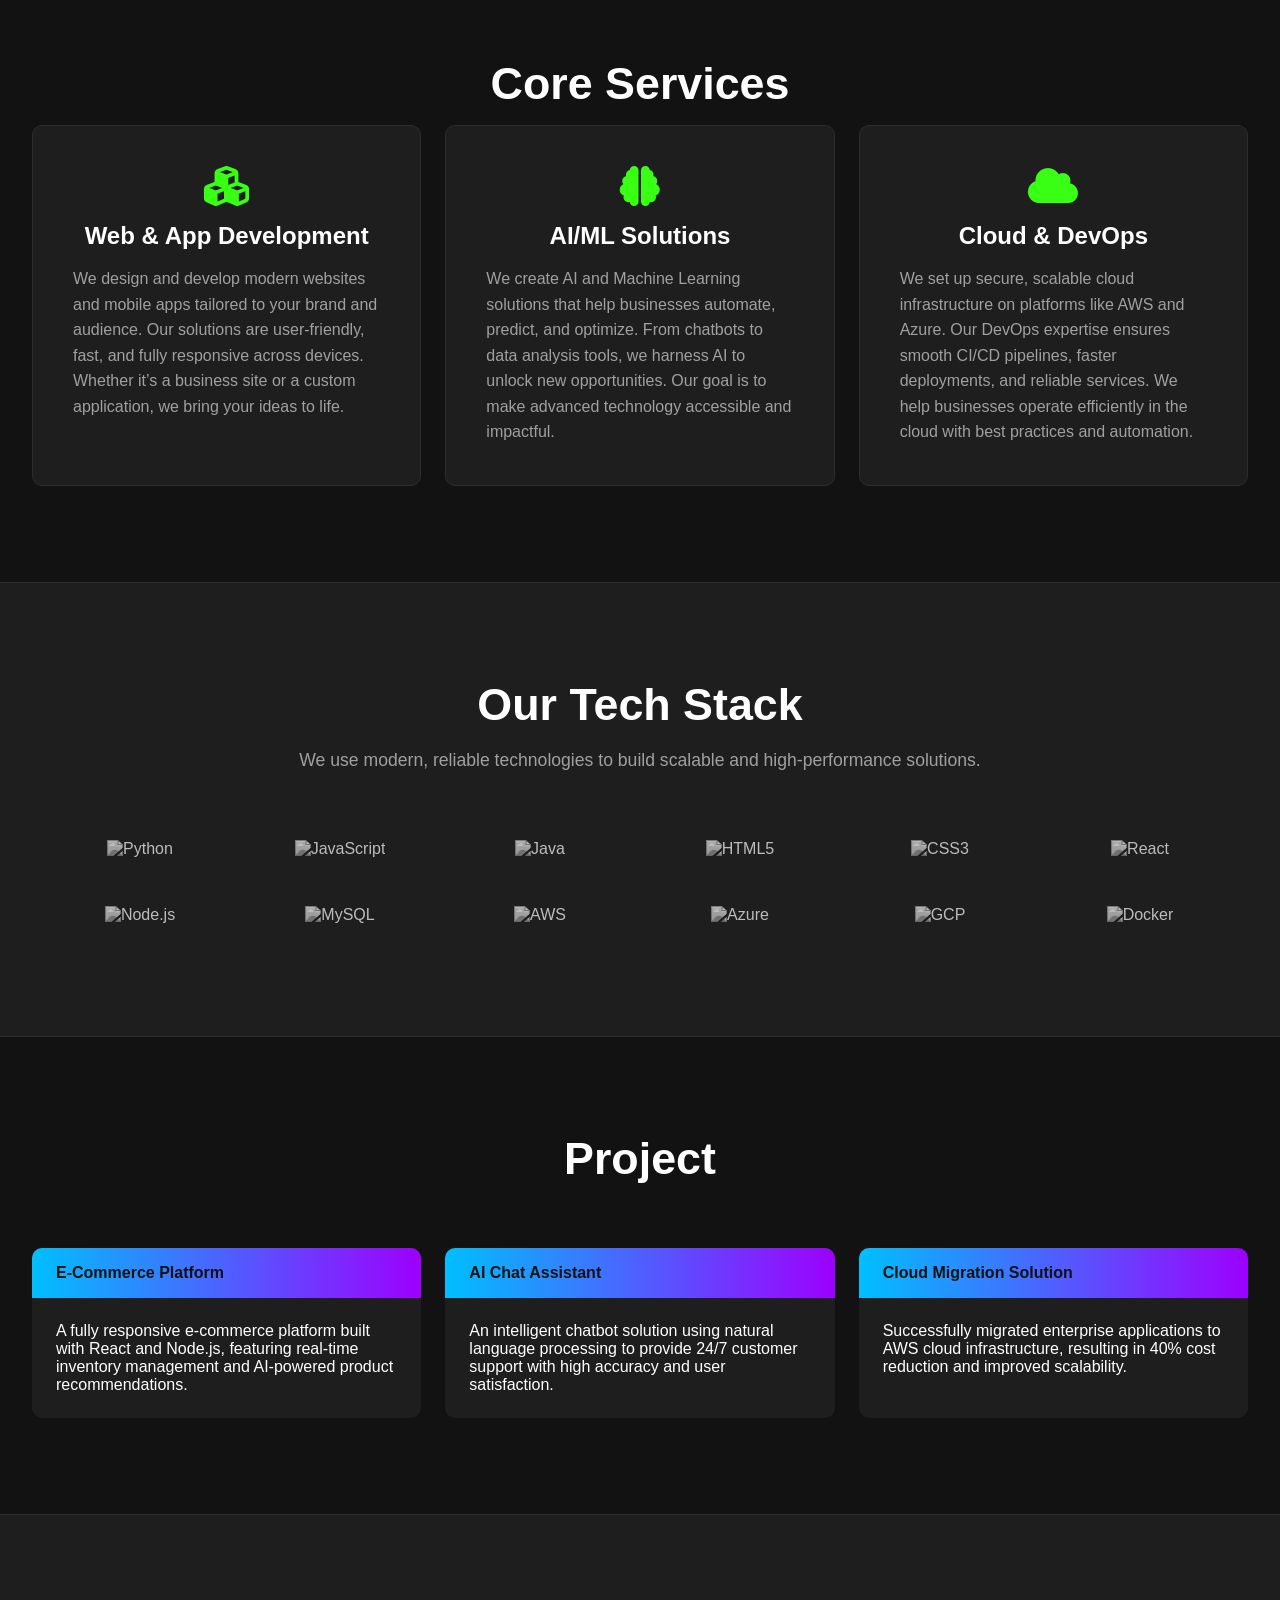
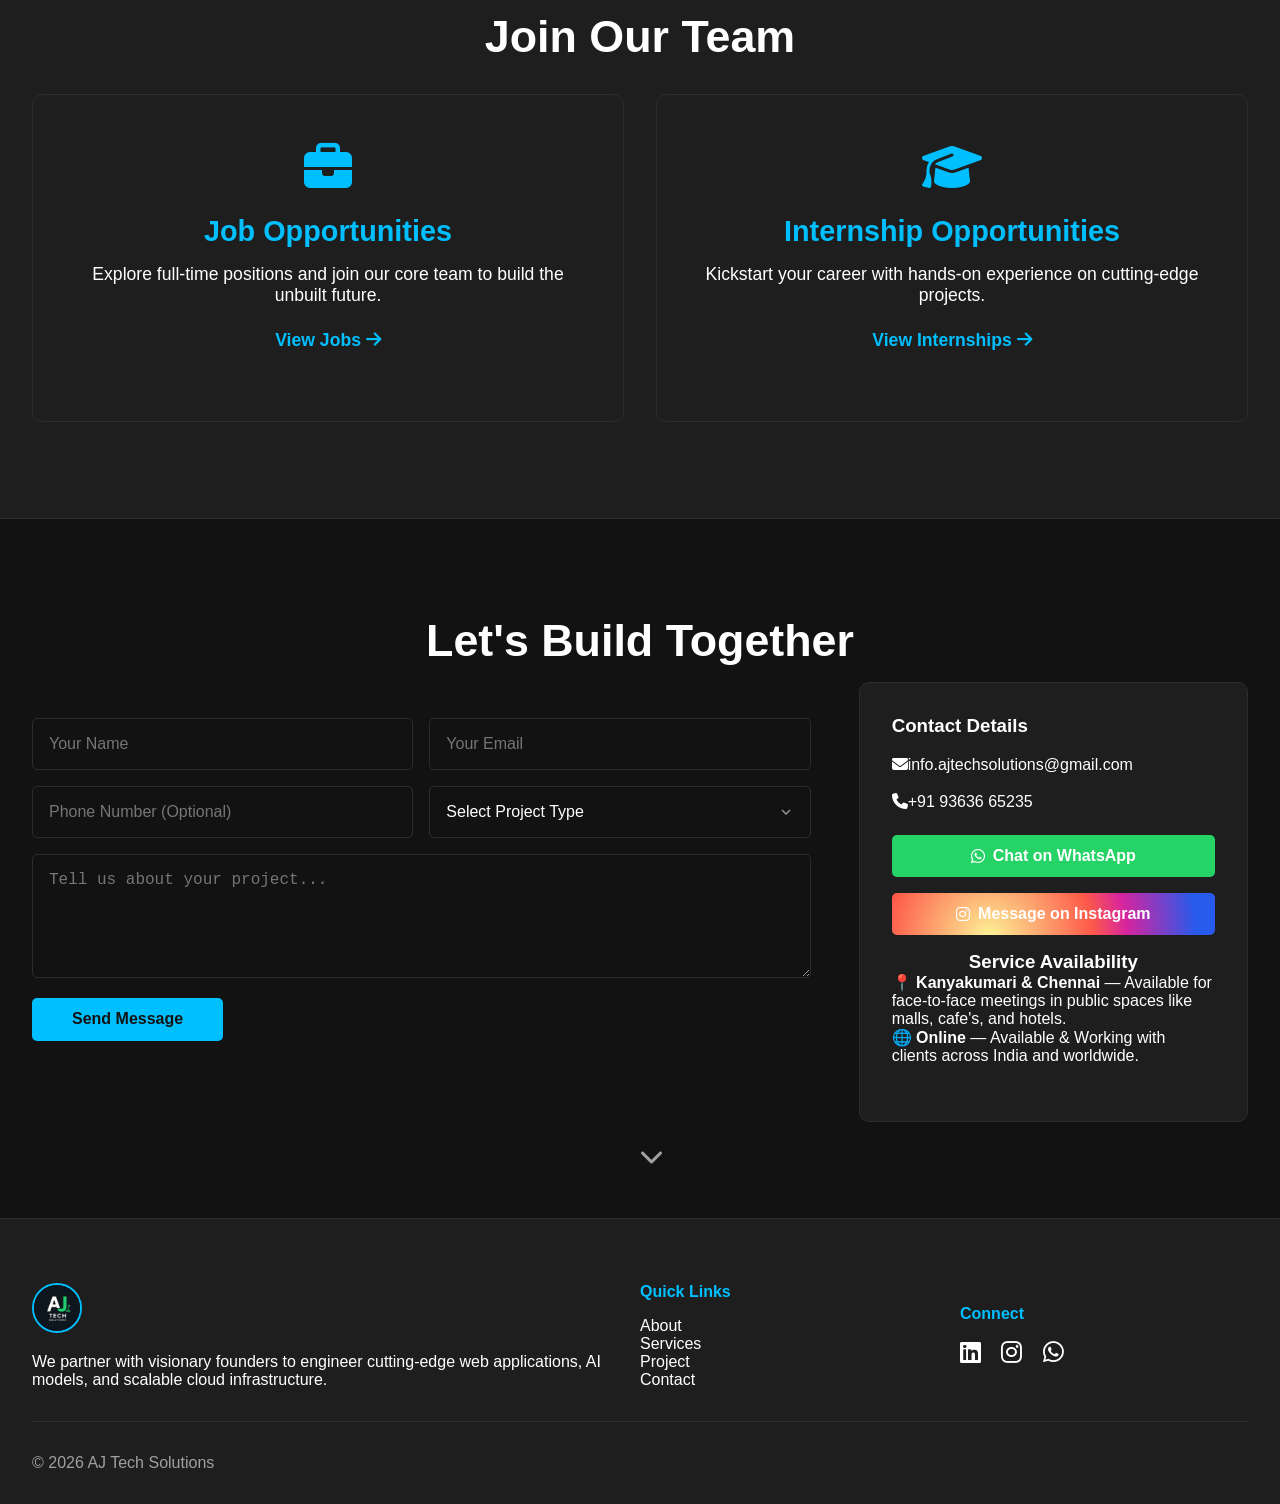
==== commit dff27c07: "feat: hide core team grid on mobile behind a toggle button" ====
--- a/index.html
+++ b/index.html
@@ -115,6 +115,7 @@
         <section id="team" class="content-section">
             <div class="container">
                 <div class="section-title-wrapper"><h2 class="section-title">Our Core Team</h2><button id="add-member-btn" class="admin-button" title="Add New Team Member" style="display: none;">+</button></div>
+                <button id="mobile-team-toggle" class="cta-button secondary" style="display: none; margin: 0 auto 2rem; width: 100%; max-width: 300px; display: none;">Click to view our core team <i class="fas fa-chevron-down"></i></button>
                 <div id="team-grid" class="team-grid-layout"></div>
             </div>
         </section>
--- a/style.css
+++ b/style.css
@@ -864,4 +864,161 @@
         transform: translateX(0);
         opacity: 1;
     }
+}
+
+/* --- Mobile Responsiveness --- */
+.hamburger {
+    display: none;
+}
+
+@media (max-width: 768px) {
+    /* Global */
+    .container {
+        padding: 0 1rem;
+    }
+    .content-section {
+        padding: 3rem 0;
+    }
+    .section-title {
+        font-size: 2rem;
+    }
+    
+    /* Navigation */
+    .hamburger {
+        display: block;
+        cursor: pointer;
+        z-index: 1001;
+    }
+    
+    .hamburger .bar {
+        display: block;
+        width: 25px;
+        height: 3px;
+        margin: 5px auto;
+        transition: all 0.3s ease-in-out;
+        background-color: var(--text-light);
+    }
+    
+    .nav-menu ul {
+        position: fixed;
+        left: -100%;
+        top: 70px;
+        flex-direction: column;
+        background-color: var(--bg-dark);
+        width: 100%;
+        text-align: center;
+        transition: 0.3s;
+        box-shadow: 0 10px 27px rgba(0, 0, 0, 0.5);
+        padding: 2rem 0;
+        gap: 2rem;
+        z-index: 1000;
+        border-bottom: 1px solid var(--border-color);
+    }
+    
+    .nav-menu.active ul {
+        left: 0;
+    }
+    
+    .hamburger.active .bar:nth-child(2) {
+        opacity: 0;
+    }
+    
+    .hamburger.active .bar:nth-child(1) {
+        transform: translateY(8px) rotate(45deg);
+    }
+    
+    .hamburger.active .bar:nth-child(3) {
+        transform: translateY(-8px) rotate(-45deg);
+    }
+    
+    /* Hero */
+    .hero-headline {
+        font-size: 2.5rem;
+    }
+    .hero-subheadline {
+        font-size: 1rem;
+        padding: 0 1rem;
+    }
+    .hero-cta-group {
+        flex-direction: column;
+        gap: 1rem;
+    }
+    .cta-button {
+        width: 100%;
+        max-width: 300px;
+    }
+    
+    /* Founder */
+    .founder-content-wrapper {
+        flex-direction: column;
+        text-align: center;
+    }
+    .founder-photo {
+        width: 200px;
+        height: 200px;
+        margin: 0 auto;
+    }
+    .founder-bio {
+        text-align: center;
+    }
+    
+    /* Grids */
+    .tech-stack-grid {
+        grid-template-columns: repeat(3, 1fr);
+        gap: 2rem 1rem;
+    }
+    
+    .careers-container, 
+    .contact-grid {
+        grid-template-columns: 1fr;
+    }
+    
+    /* Footer */
+    .footer-grid {
+        grid-template-columns: 1fr;
+        text-align: center;
+        gap: 2rem;
+    }
+    .footer-bottom-bar {
+        flex-direction: column;
+        gap: 1rem;
+    }
+    .social-contact {
+        align-items: center;
+    }
+    
+    /* Modals */
+    .modal {
+        width: 95%;
+        padding: 1.5rem;
+    }
+    
+    .admin-controls {
+        position: relative;
+        top: 0;
+        right: 0;
+        margin-top: 10px;
+        justify-content: center;
+    }
+    
+    /* Mobile Team Toggle */
+    #mobile-team-toggle {
+        display: flex !important;
+    }
+    #team-grid {
+        display: none;
+    }
+    #team-grid.show-on-mobile {
+        display: grid;
+    }
+}
+
+/* Small mobile devices */
+@media (max-width: 480px) {
+    .tech-stack-grid {
+        grid-template-columns: repeat(2, 1fr);
+    }
+    .hero-headline {
+        font-size: 2rem;
+    }
 }
